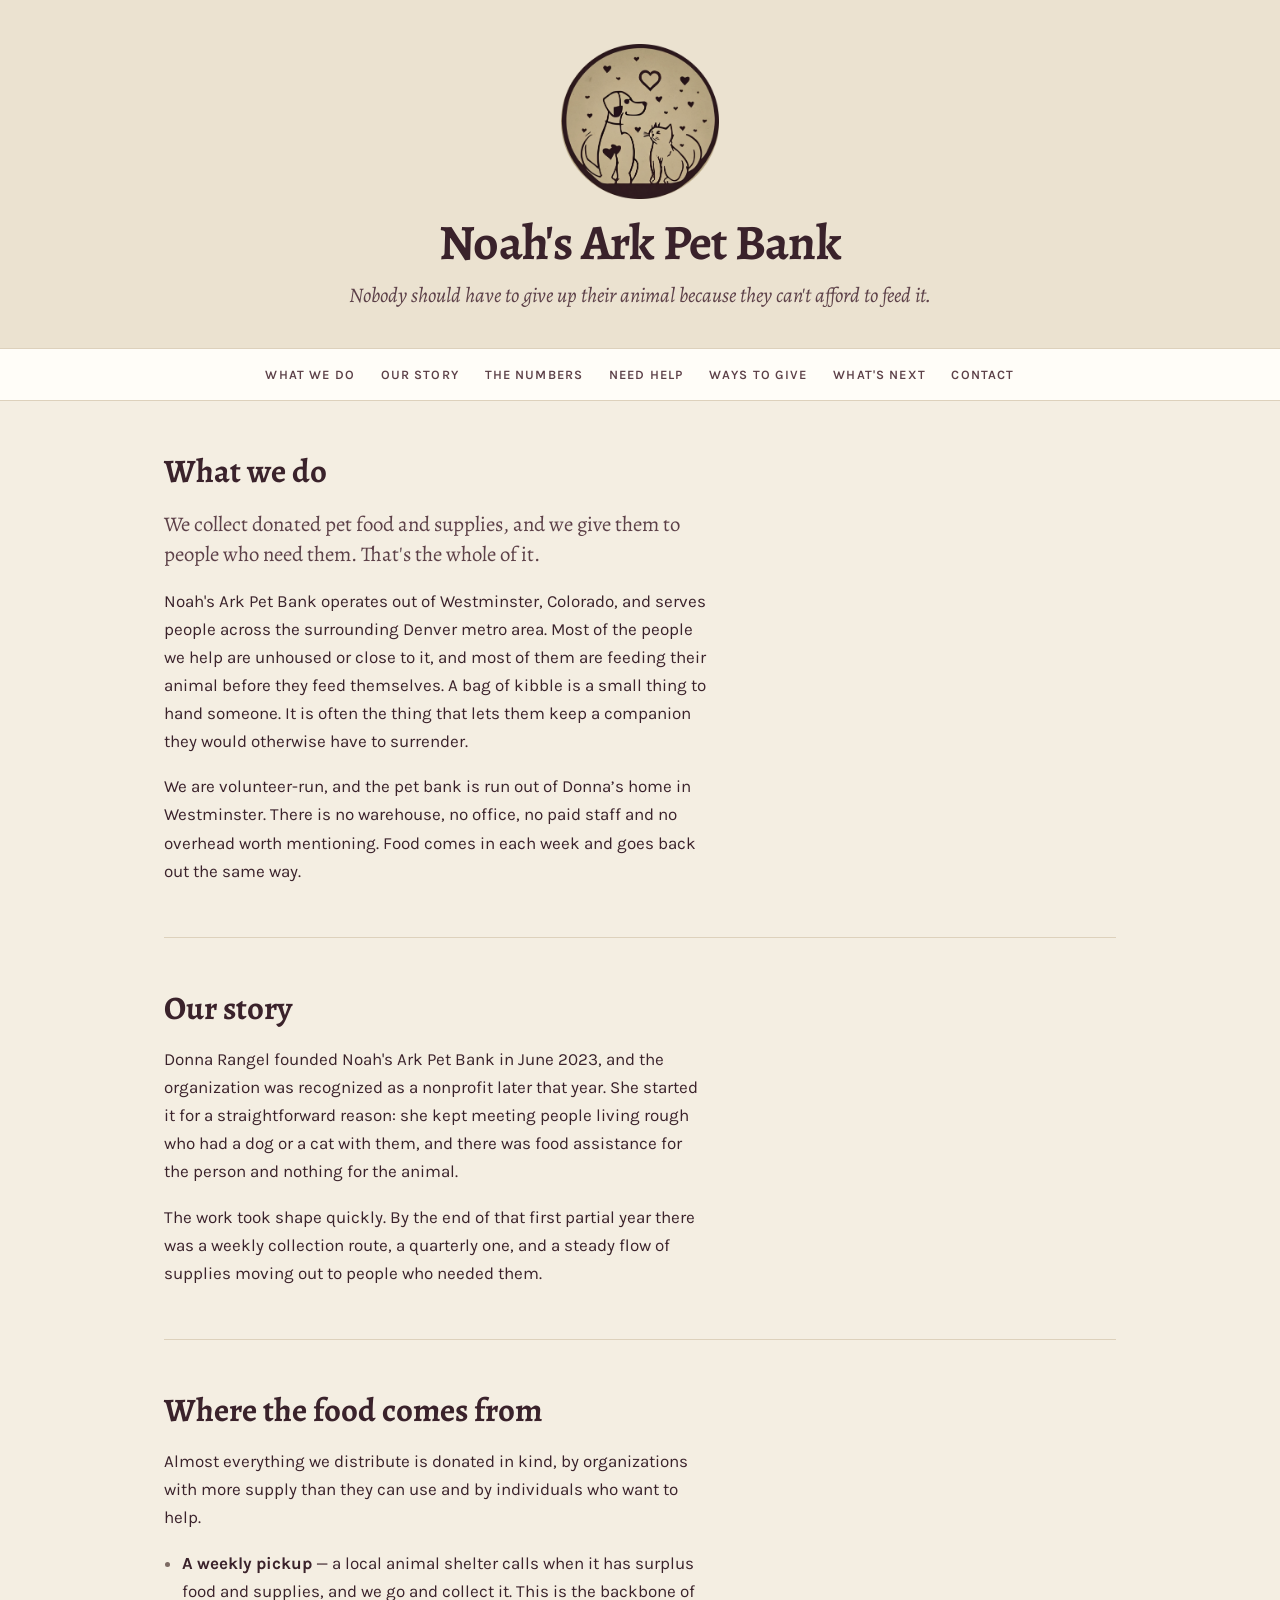
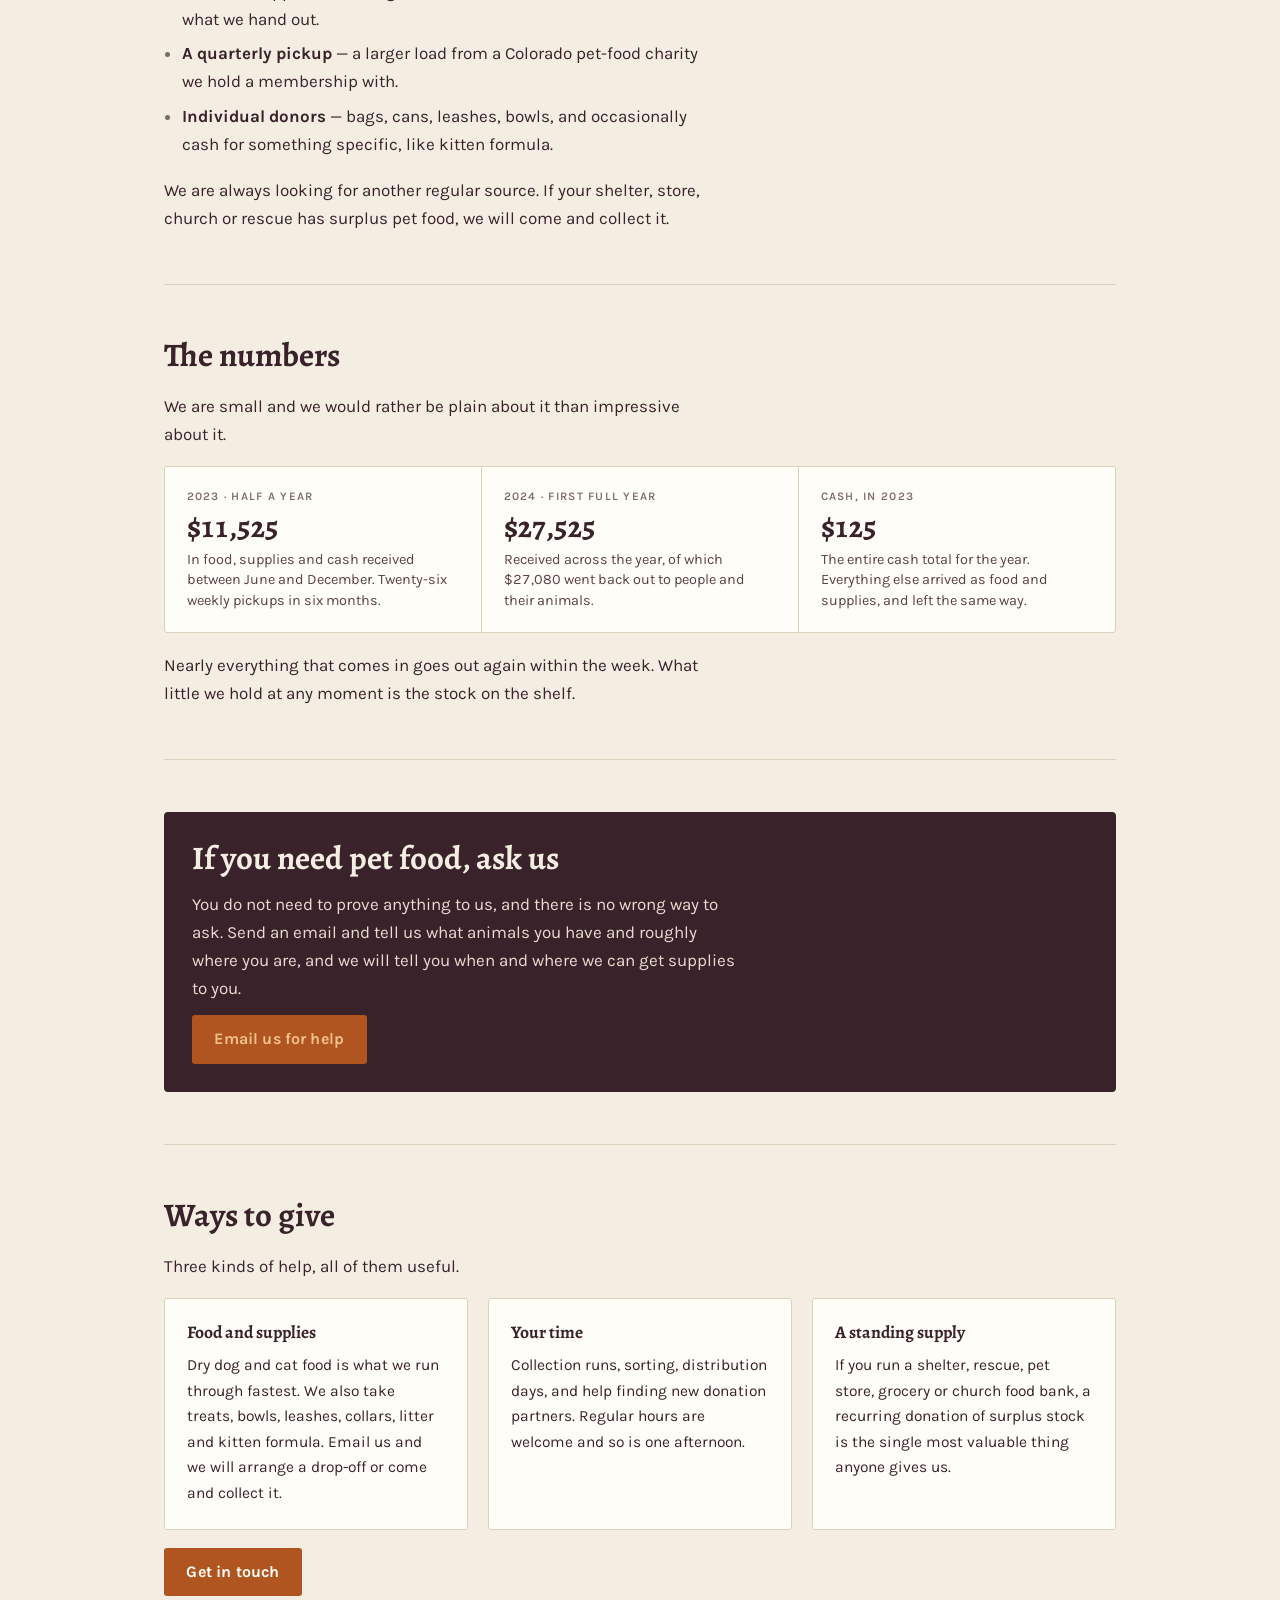
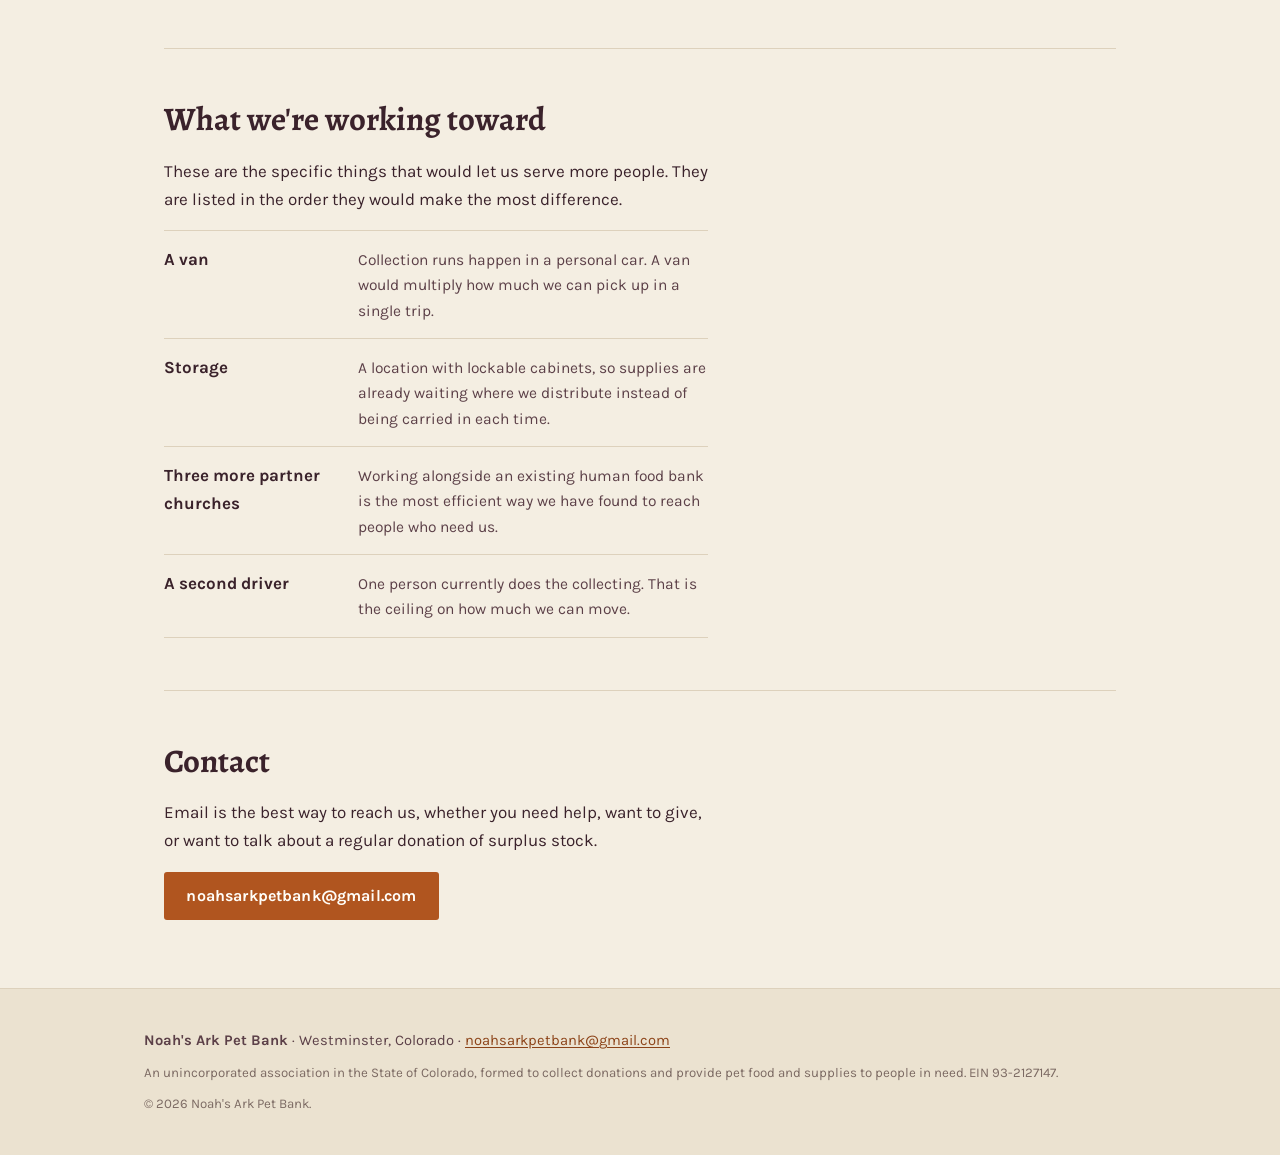
==== index.html @ 36b28ef5 "Remove partner org names from the site; say it runs out of Donnas home Donna confirmed on the 2026-0" ====
<!DOCTYPE html>
<html lang="en">
<head>
  <meta charset="UTF-8">
  <meta name="viewport" content="width=device-width, initial-scale=1.0">
  <title>Noah's Ark Pet Bank — pet food and supplies for people who need them</title>
  <meta name="description" content="Noah's Ark Pet Bank collects donated pet food and supplies and gives them to people in the Denver metro area who are struggling to feed their animals. Based in Westminster, Colorado.">
  <link rel="icon" href="noah-logo.png">
  <link rel="preconnect" href="https://fonts.googleapis.com">
  <link rel="preconnect" href="https://fonts.gstatic.com" crossorigin>
  <link rel="stylesheet" href="https://fonts.googleapis.com/css2?family=Alegreya:ital,wght@0,700;1,400;1,500&family=Karla:wght@400;600;700&display=swap">
  <link rel="stylesheet" href="styles.css">
</head>
<body>

<header class="masthead">
  <img src="noah-logo.png" alt="Noah's Ark Pet Bank: a dog and a cat sitting together inside a circle, surrounded by hearts.">
  <h1>Noah's Ark Pet Bank</h1>
  <p class="tagline">Nobody should have to give up their animal because they can't afford to feed it.</p>
</header>

<nav class="sitenav" aria-label="Sections of this page">
  <ul>
    <li><a href="#about">What we do</a></li>
    <li><a href="#story">Our story</a></li>
    <li><a href="#numbers">The numbers</a></li>
    <li><a href="#help">Need help</a></li>
    <li><a href="#give">Ways to give</a></li>
    <li><a href="#next">What's next</a></li>
    <li><a href="#contact">Contact</a></li>
  </ul>
</nav>

<main>

  <section id="about">
    <h2>What we do</h2>
    <p class="lede">We collect donated pet food and supplies, and we give them to people who need
      them. That's the whole of it.</p>
    <p>Noah's Ark Pet Bank operates out of Westminster, Colorado, and serves people across the
      surrounding Denver metro area. Most of the people we help are unhoused or close to it, and
      most of them are feeding their animal before they feed themselves. A bag of kibble is a small
      thing to hand someone. It is often the thing that lets them keep a companion they would
      otherwise have to surrender.</p>
    <p>We are volunteer-run, and the pet bank is run out of Donna’s home in Westminster. There is no warehouse, no office, no paid staff and no overhead worth mentioning. Food comes in each week and goes back out the same way.</p>
  </section>

  <section id="story">
    <h2>Our story</h2>
    <p>Donna Rangel founded Noah's Ark Pet Bank in June 2023, and the organization was recognized as
      a nonprofit later that year. She started it for a straightforward reason: she kept meeting
      people living rough who had a dog or a cat with them, and there was food assistance for the
      person and nothing for the animal.</p>
    <p>The work took shape quickly. By the end of that first partial year there was a weekly
      collection route, a quarterly one, and a steady flow of supplies moving out to people who
      needed them.</p>
  </section>

  <section id="sources">
    <h2>Where the food comes from</h2>
    <p>Almost everything we distribute is donated in kind, by organizations with more supply than
      they can use and by individuals who want to help.</p>
    <ul>
      <li><strong>A weekly pickup</strong> — a local animal shelter calls when it has surplus food and supplies, and we go and collect it. This is the backbone of what we hand out.</li>
      <li><strong>A quarterly pickup</strong> — a larger load from a Colorado pet-food charity we hold a membership with.</li>
      <li><strong>Individual donors</strong> — bags, cans, leashes, bowls, and occasionally cash for
        something specific, like kitten formula.</li>
    </ul>
    <p>We are always looking for another regular source. If your shelter, store, church or rescue
      has surplus pet food, we will come and collect it.</p>
  </section>

  <section id="numbers">
    <h2>The numbers</h2>
    <p>We are small and we would rather be plain about it than impressive about it.</p>
    <dl class="years">
      <div>
        <dt>2023 &middot; half a year</dt>
        <dd>$11,525<span class="qual">In food, supplies and cash received between June and
          December. Twenty-six weekly pickups in six months.</span></dd>
      </div>
      <div>
        <dt>2024 &middot; first full year</dt>
        <dd>$27,525<span class="qual">Received across the year, of which $27,080 went back out to
          people and their animals.</span></dd>
      </div>
      <div>
        <dt>Cash, in 2023</dt>
        <dd>$125<span class="qual">The entire cash total for the year. Everything else arrived as
          food and supplies, and left the same way.</span></dd>
      </div>
    </dl>
    <p>Nearly everything that comes in goes out again within the week. What little we hold at any
      moment is the stock on the shelf.</p>
  </section>

  <section id="help">
    <div class="callout">
      <h2>If you need pet food, ask us</h2>
      <p>You do not need to prove anything to us, and there is no wrong way to ask. Send an email
        and tell us what animals you have and roughly where you are, and we will tell you when and
        where we can get supplies to you.</p>
      <p><a class="btn" href="mailto:noahsarkpetbank@gmail.com?subject=Requesting%20pet%20food">Email us for help</a></p>
    </div>
  </section>

  <section id="give">
    <h2>Ways to give</h2>
    <p>Three kinds of help, all of them useful.</p>
    <ul class="ways">
      <li>
        <article>
          <h3>Food and supplies</h3>
          <p>Dry dog and cat food is what we run through fastest. We also take treats, bowls,
            leashes, collars, litter and kitten formula. Email us and we will arrange a drop-off or
            come and collect it.</p>
        </article>
      </li>
      <li>
        <article>
          <h3>Your time</h3>
          <p>Collection runs, sorting, distribution days, and help finding new donation partners.
            Regular hours are welcome and so is one afternoon.</p>
        </article>
      </li>
      <li>
        <article>
          <h3>A standing supply</h3>
          <p>If you run a shelter, rescue, pet store, grocery or church food bank, a recurring
            donation of surplus stock is the single most valuable thing anyone gives us.</p>
        </article>
      </li>
    </ul>
    <p><a class="btn" href="mailto:noahsarkpetbank@gmail.com?subject=I%20would%20like%20to%20help">Get in touch</a></p>
  </section>

  <section id="next">
    <h2>What we're working toward</h2>
    <p>These are the specific things that would let us serve more people. They are listed in the
      order they would make the most difference.</p>
    <ul class="needs">
      <li>
        <span class="what">A van</span>
        <span class="why">Collection runs happen in a personal car. A van would multiply how much we
          can pick up in a single trip.</span>
      </li>
      <li>
        <span class="what">Storage</span>
        <span class="why">A location with lockable cabinets, so supplies are already waiting where
          we distribute instead of being carried in each time.</span>
      </li>
      <li>
        <span class="what">Three more partner churches</span>
        <span class="why">Working alongside an existing human food bank is the most efficient way we
          have found to reach people who need us.</span>
      </li>
      <li>
        <span class="what">A second driver</span>
        <span class="why">One person currently does the collecting. That is the ceiling on how much
          we can move.</span>
      </li>
    </ul>
  </section>

  <section id="contact">
    <h2>Contact</h2>
    <p>Email is the best way to reach us, whether you need help, want to give, or want to talk about
      a regular donation of surplus stock.</p>
    <p><a class="btn" href="mailto:noahsarkpetbank@gmail.com">noahsarkpetbank@gmail.com</a></p>
  </section>

</main>

<footer class="sitefooter">
  <div class="inner">
    <p><strong>Noah's Ark Pet Bank</strong> &middot; Westminster, Colorado &middot;
      <a href="mailto:noahsarkpetbank@gmail.com">noahsarkpetbank@gmail.com</a></p>
    <p class="fine">An unincorporated association in the State of Colorado, formed to collect
      donations and provide pet food and supplies to people in need. EIN 93-2127147.</p>
    <p class="fine">&copy; <span id="year">2026</span> Noah's Ark Pet Bank.</p>
  </div>
</footer>

<script>
  document.getElementById('year').textContent = new Date().getFullYear();
</script>

</body>
</html>
---- styles.css ----
/* Noah's Ark Pet Bank
   Palette and type take their cue from Donna's hand-drawn logo:
   aubergine ink on warm bone paper, with a marigold used only for actions. */

:root {
  color-scheme: light;

  --ink:        #3A222B;
  --ink-soft:   #5C4048;
  --muted:      #7C6A63;
  --paper:      #F4EEE2;
  --paper-deep: #EBE2D0;
  --surface:    #FFFDF8;
  --rule:       #DDD1BC;
  --marigold:   #B0551F;
  --marigold-d: #8C4318;

  --display: "Alegreya", Georgia, "Times New Roman", serif;
  --body: "Karla", -apple-system, BlinkMacSystemFont, "Segoe UI", Helvetica, Arial, sans-serif;

  --measure: 34rem;
  --page: 62rem;
}

*, *::before, *::after { box-sizing: border-box; }

body {
  margin: 0;
  background: var(--paper);
  color: var(--ink);
  font-family: var(--body);
  font-size: 1.0625rem;
  line-height: 1.65;
  -webkit-font-smoothing: antialiased;
}

img { max-width: 100%; height: auto; display: block; }

a { color: var(--marigold-d); text-underline-offset: 2px; text-decoration-thickness: 1px; }
a:hover { color: var(--ink); }
a:focus-visible, .btn:focus-visible {
  outline: 3px solid var(--marigold);
  outline-offset: 3px;
  border-radius: 2px;
}

h1, h2, h3 { font-family: var(--display); font-weight: 700; text-wrap: balance; margin: 0; }
p, ul, ol { margin: 0; }

/* ---------- masthead ---------- */

.masthead {
  background: var(--paper-deep);
  border-bottom: 1px solid var(--rule);
  text-align: center;
  padding: 2.75rem 1.25rem 2.25rem;
}
.masthead img {
  width: 158px;
  margin: 0 auto 1.1rem;
  mix-blend-mode: multiply;
}
.masthead h1 {
  font-size: clamp(2.1rem, 6vw, 3.1rem);
  line-height: 1.05;
  letter-spacing: -0.015em;
}
.masthead .tagline {
  font-family: var(--display);
  font-style: italic;
  font-size: clamp(1.05rem, 2.6vw, 1.3rem);
  color: var(--ink-soft);
  margin-top: 0.55rem;
}

/* ---------- navigation ---------- */

.sitenav {
  position: sticky;
  top: 0;
  z-index: 20;
  background: var(--surface);
  border-bottom: 1px solid var(--rule);
}
.sitenav ul {
  list-style: none;
  margin: 0 auto;
  padding: 0.6rem 1rem;
  max-width: var(--page);
  display: flex;
  flex-wrap: wrap;
  justify-content: center;
  gap: 0.25rem 1.6rem;
}
.sitenav a {
  font-size: 0.8rem;
  letter-spacing: 0.09em;
  text-transform: uppercase;
  font-weight: 600;
  color: var(--ink-soft);
  text-decoration: none;
  padding: 0.35rem 0;
  display: inline-block;
}
.sitenav a:hover { color: var(--marigold-d); }

/* ---------- page rhythm ---------- */

main {
  max-width: var(--page);
  margin: 0 auto;
  padding: 0 1.25rem;
}

section {
  padding: 3.25rem 0;
  border-bottom: 1px solid var(--rule);
}
section:last-of-type { border-bottom: none; }

section > * + * { margin-top: 1.1rem; }

h2 {
  font-size: clamp(1.55rem, 4vw, 2.05rem);
  line-height: 1.15;
}
h3 {
  font-size: 1.15rem;
  line-height: 1.25;
}

section p, section ul, section ol { max-width: var(--measure); }
section ul, section ol { padding-left: 1.15rem; }
section li + li { margin-top: 0.4rem; }
li::marker { color: var(--muted); }

.lede {
  font-family: var(--display);
  font-size: 1.3rem;
  line-height: 1.45;
  color: var(--ink-soft);
}

/* ---------- action ---------- */

.btn {
  display: inline-block;
  background: var(--marigold);
  color: #FFFDF8;
  font-weight: 700;
  font-size: 1rem;
  letter-spacing: 0.01em;
  text-decoration: none;
  padding: 0.7rem 1.4rem;
  border-radius: 3px;
}
.btn:hover { background: var(--marigold-d); color: #FFFDF8; }

/* ---------- the numbers ---------- */

.years {
  display: grid;
  grid-template-columns: repeat(auto-fit, minmax(13rem, 1fr));
  gap: 1px;
  background: var(--rule);
  border: 1px solid var(--rule);
  border-radius: 3px;
  overflow: hidden;
  max-width: none;
}
.years > div { background: var(--surface); padding: 1.25rem 1.35rem; }
.years dt {
  font-size: 0.72rem;
  letter-spacing: 0.11em;
  text-transform: uppercase;
  color: var(--muted);
  font-weight: 600;
}
.years dd {
  margin: 0.3rem 0 0;
  font-family: var(--display);
  font-size: 1.9rem;
  font-weight: 700;
  line-height: 1.1;
  font-variant-numeric: tabular-nums;
}
.years .qual {
  display: block;
  font-family: var(--body);
  font-size: 0.9rem;
  font-weight: 400;
  color: var(--ink-soft);
  line-height: 1.45;
  margin-top: 0.35rem;
}

/* ---------- ways to help ---------- */

.ways {
  display: grid;
  grid-template-columns: repeat(auto-fit, minmax(15rem, 1fr));
  gap: 1.25rem;
  max-width: none;
  padding: 0;
  list-style: none;
}
.ways li { margin: 0; }
.ways article {
  height: 100%;
  background: var(--surface);
  border: 1px solid var(--rule);
  border-radius: 3px;
  padding: 1.4rem;
  display: flex;
  flex-direction: column;
  gap: 0.6rem;
}
.ways h3 { font-size: 1.1rem; }
.ways p { font-size: 0.97rem; max-width: none; }

/* ---------- needs list ---------- */

.needs { list-style: none; padding: 0; max-width: var(--measure); }
.needs li {
  padding: 0.85rem 0;
  border-top: 1px solid var(--rule);
  display: grid;
  grid-template-columns: 11rem 1fr;
  gap: 0.35rem 1.1rem;
  align-items: baseline;
}
.needs li + li { margin-top: 0; }
.needs li:last-child { border-bottom: 1px solid var(--rule); }
.needs .what { font-weight: 700; }
.needs .why { color: var(--ink-soft); font-size: 0.97rem; }

/* ---------- pull quote / call-out ---------- */

.callout {
  background: var(--ink);
  color: var(--paper);
  border-radius: 4px;
  padding: 1.75rem;
  max-width: none;
}
.callout h2, .callout h3 { color: var(--paper); }
.callout p { color: #E8DDD0; max-width: var(--measure); }
.callout a { color: #F0C08A; }
.callout a:hover { color: #FFFDF8; }
.callout > * + * { margin-top: 0.8rem; }

/* ---------- footer ---------- */

.sitefooter {
  background: var(--paper-deep);
  border-top: 1px solid var(--rule);
  margin-top: 1rem;
  padding: 2.5rem 1.25rem;
}
.sitefooter .inner {
  max-width: var(--page);
  margin: 0 auto;
  display: flex;
  flex-direction: column;
  gap: 0.55rem;
  font-size: 0.92rem;
  color: var(--ink-soft);
}
.sitefooter .fine { font-size: 0.83rem; color: var(--muted); }

/* ---------- small screens ---------- */

@media (max-width: 40rem) {
  .needs li { grid-template-columns: 1fr; }
  body { font-size: 1rem; }
  section { padding: 2.5rem 0; }
  .masthead { padding: 2rem 1rem 1.75rem; }
  .masthead img { width: 128px; }
}

@media (prefers-reduced-motion: no-preference) {
  a, .btn { transition: background-color .15s ease, color .15s ease; }
}
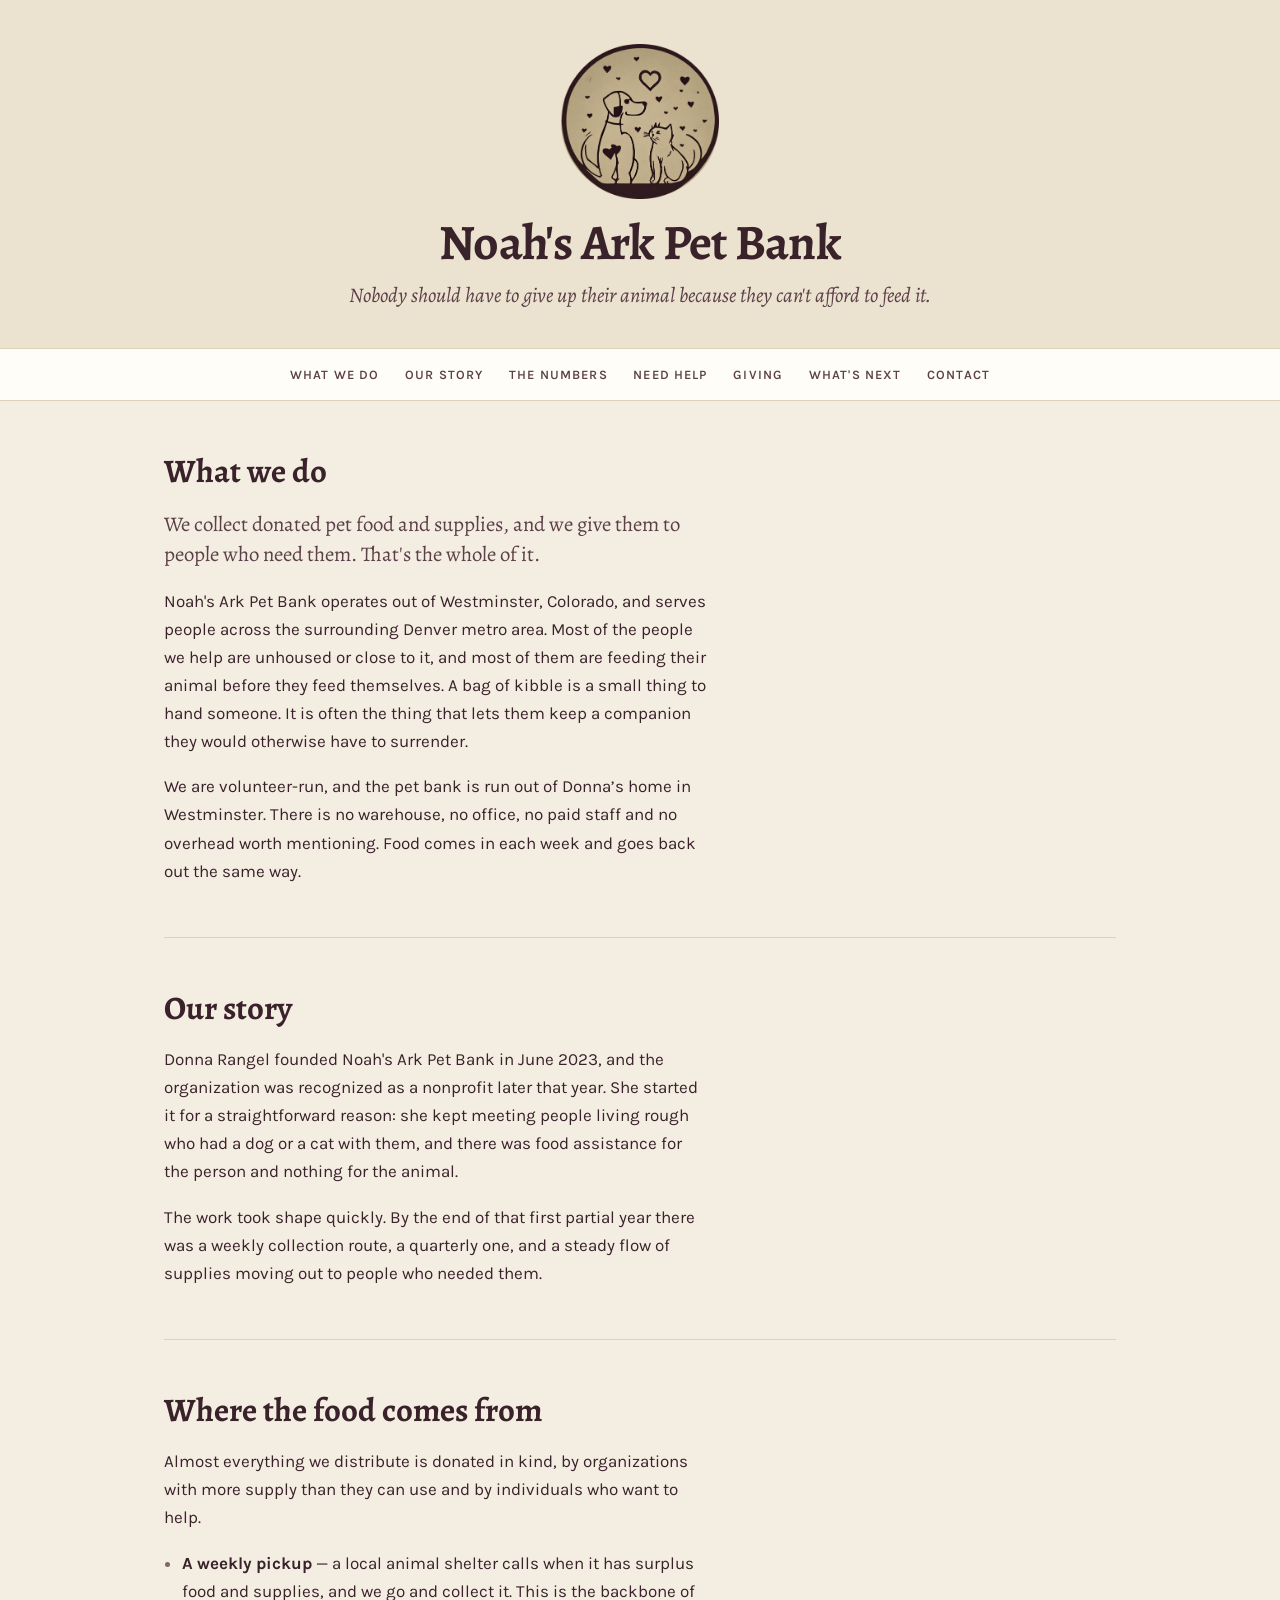
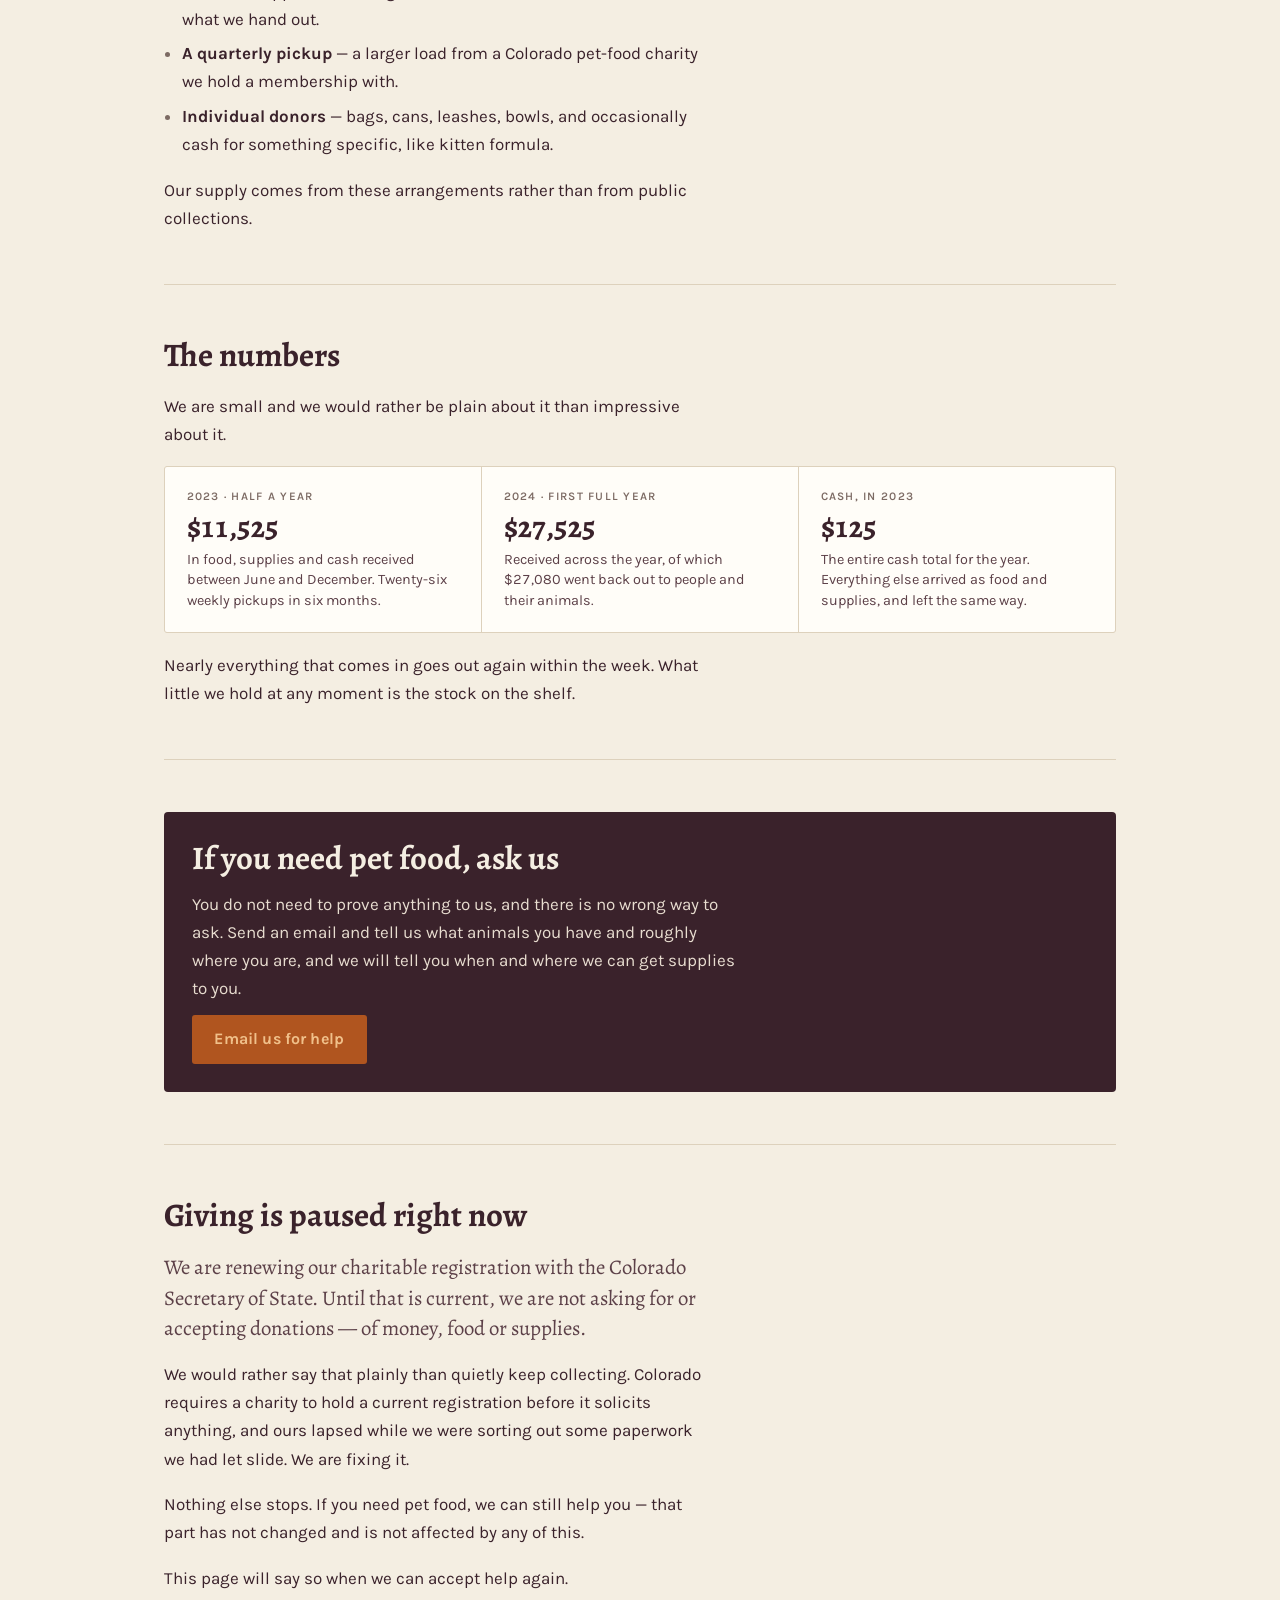
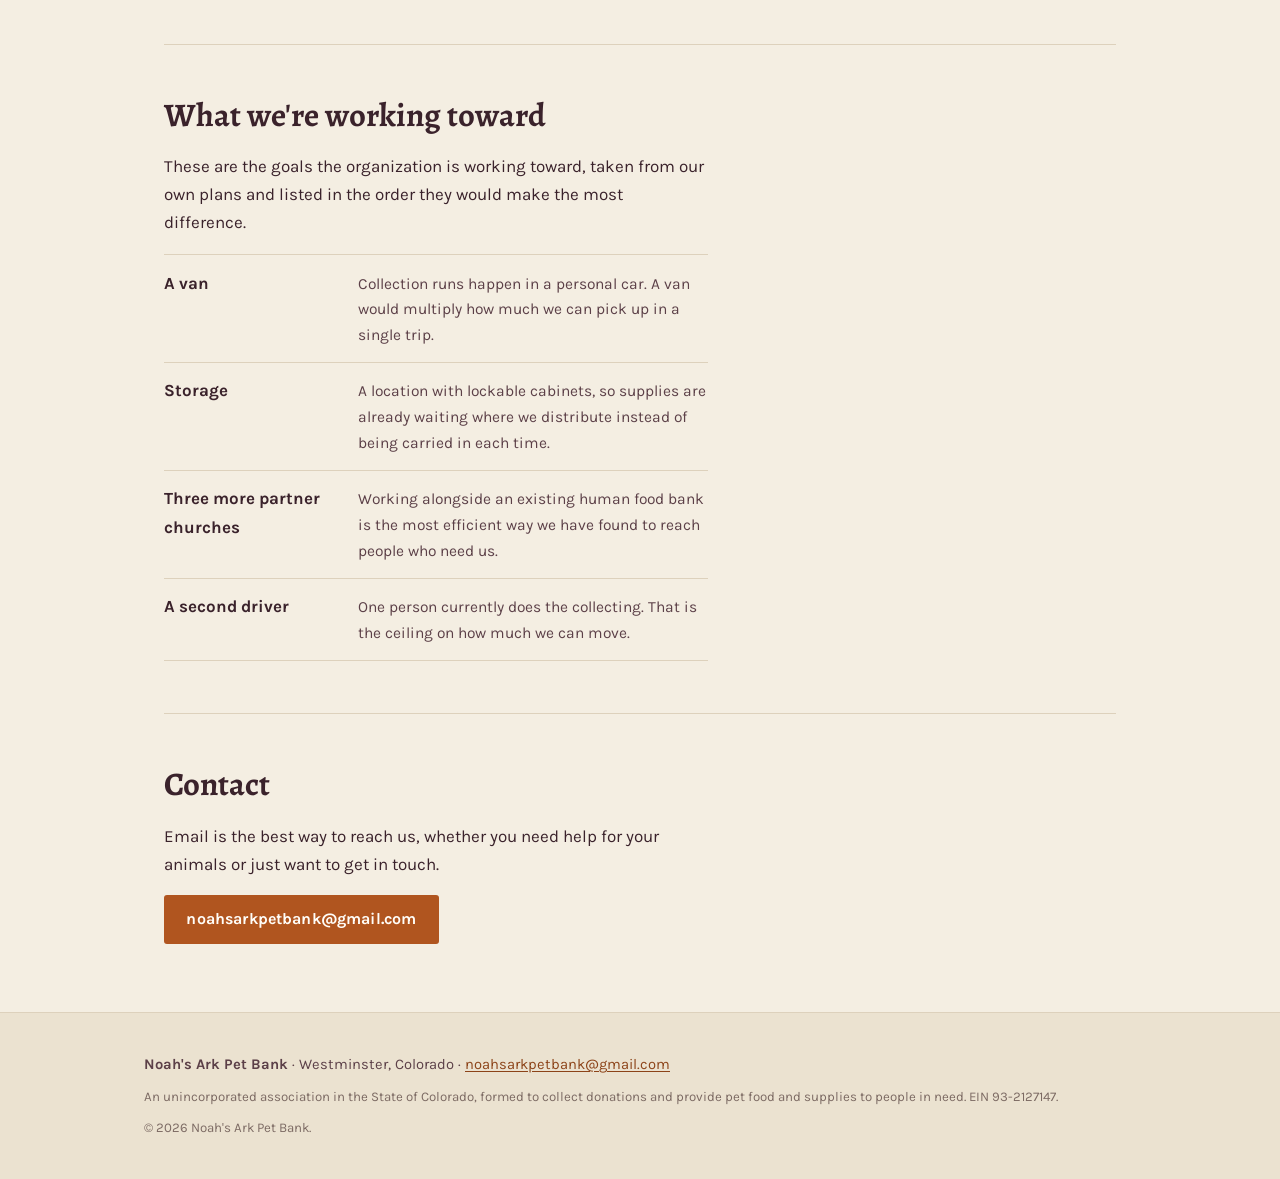
==== commit c91ce9a4: "Stop soliciting while the Colorado registration is lapsed Colo. Rev. Stat. 6-16-111(1)(a) makes it c" ====
--- a/index.html
+++ b/index.html
@@ -25,7 +25,7 @@
     <li><a href="#story">Our story</a></li>
     <li><a href="#numbers">The numbers</a></li>
     <li><a href="#help">Need help</a></li>
-    <li><a href="#give">Ways to give</a></li>
+    <li><a href="#give">Giving</a></li>
     <li><a href="#next">What's next</a></li>
     <li><a href="#contact">Contact</a></li>
   </ul>
@@ -66,8 +66,7 @@
       <li><strong>Individual donors</strong> — bags, cans, leashes, bowls, and occasionally cash for
         something specific, like kitten formula.</li>
     </ul>
-    <p>We are always looking for another regular source. If your shelter, store, church or rescue
-      has surplus pet food, we will come and collect it.</p>
+    <p>Our supply comes from these arrangements rather than from public collections.</p>
   </section>
 
   <section id="numbers">
@@ -105,39 +104,22 @@
   </section>
 
   <section id="give">
-    <h2>Ways to give</h2>
-    <p>Three kinds of help, all of them useful.</p>
-    <ul class="ways">
-      <li>
-        <article>
-          <h3>Food and supplies</h3>
-          <p>Dry dog and cat food is what we run through fastest. We also take treats, bowls,
-            leashes, collars, litter and kitten formula. Email us and we will arrange a drop-off or
-            come and collect it.</p>
-        </article>
-      </li>
-      <li>
-        <article>
-          <h3>Your time</h3>
-          <p>Collection runs, sorting, distribution days, and help finding new donation partners.
-            Regular hours are welcome and so is one afternoon.</p>
-        </article>
-      </li>
-      <li>
-        <article>
-          <h3>A standing supply</h3>
-          <p>If you run a shelter, rescue, pet store, grocery or church food bank, a recurring
-            donation of surplus stock is the single most valuable thing anyone gives us.</p>
-        </article>
-      </li>
-    </ul>
-    <p><a class="btn" href="mailto:noahsarkpetbank@gmail.com?subject=I%20would%20like%20to%20help">Get in touch</a></p>
+    <h2>Giving is paused right now</h2>
+    <p class="lede">We are renewing our charitable registration with the Colorado Secretary of
+      State. Until that is current, we are not asking for or accepting donations &mdash; of money,
+      food or supplies.</p>
+    <p>We would rather say that plainly than quietly keep collecting. Colorado requires a charity to
+      hold a current registration before it solicits anything, and ours lapsed while we were sorting
+      out some paperwork we had let slide. We are fixing it.</p>
+    <p>Nothing else stops. If you need pet food, we can still help you &mdash; that part has not
+      changed and is not affected by any of this.</p>
+    <p>This page will say so when we can accept help again.</p>
   </section>
 
   <section id="next">
     <h2>What we're working toward</h2>
-    <p>These are the specific things that would let us serve more people. They are listed in the
-      order they would make the most difference.</p>
+    <p>These are the goals the organization is working toward, taken from our own plans and listed
+      in the order they would make the most difference.</p>
     <ul class="needs">
       <li>
         <span class="what">A van</span>
@@ -164,8 +146,7 @@
 
   <section id="contact">
     <h2>Contact</h2>
-    <p>Email is the best way to reach us, whether you need help, want to give, or want to talk about
-      a regular donation of surplus stock.</p>
+    <p>Email is the best way to reach us, whether you need help for your animals or just want to get in touch.</p>
     <p><a class="btn" href="mailto:noahsarkpetbank@gmail.com">noahsarkpetbank@gmail.com</a></p>
   </section>
 
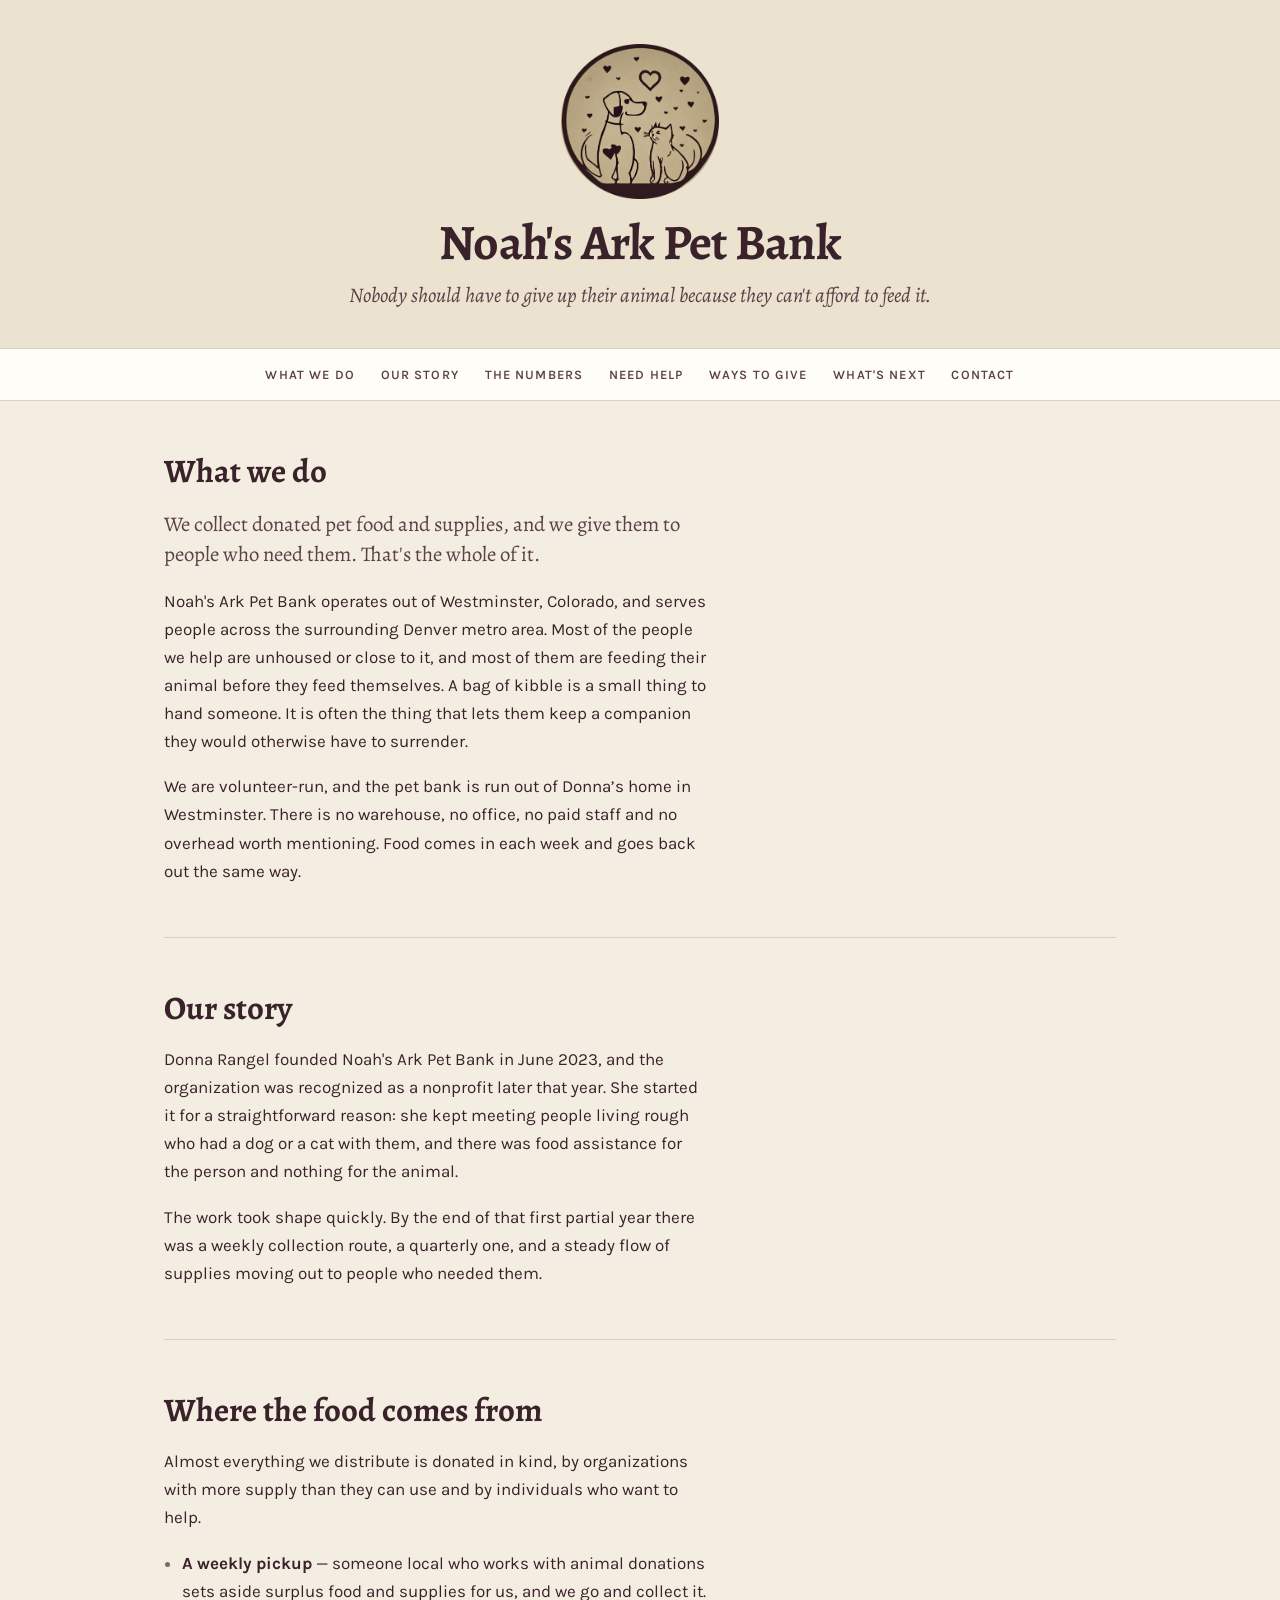
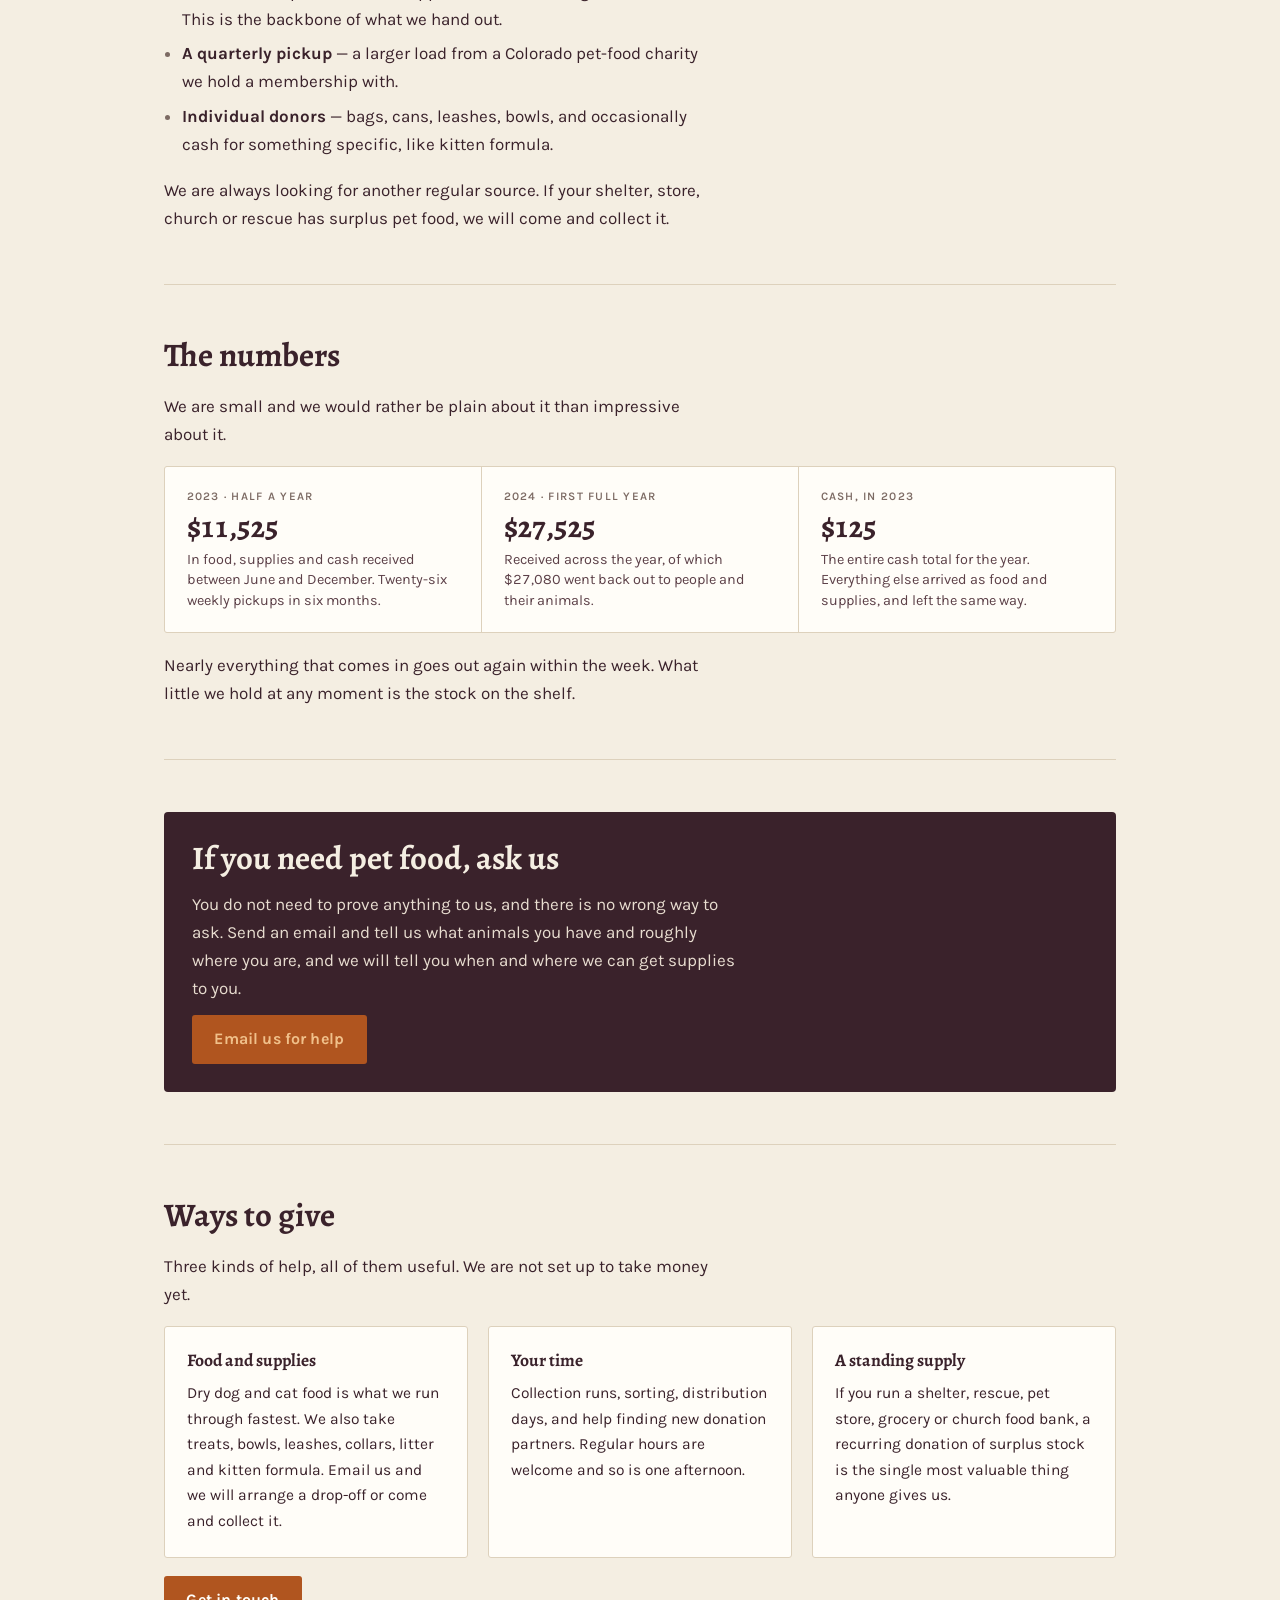
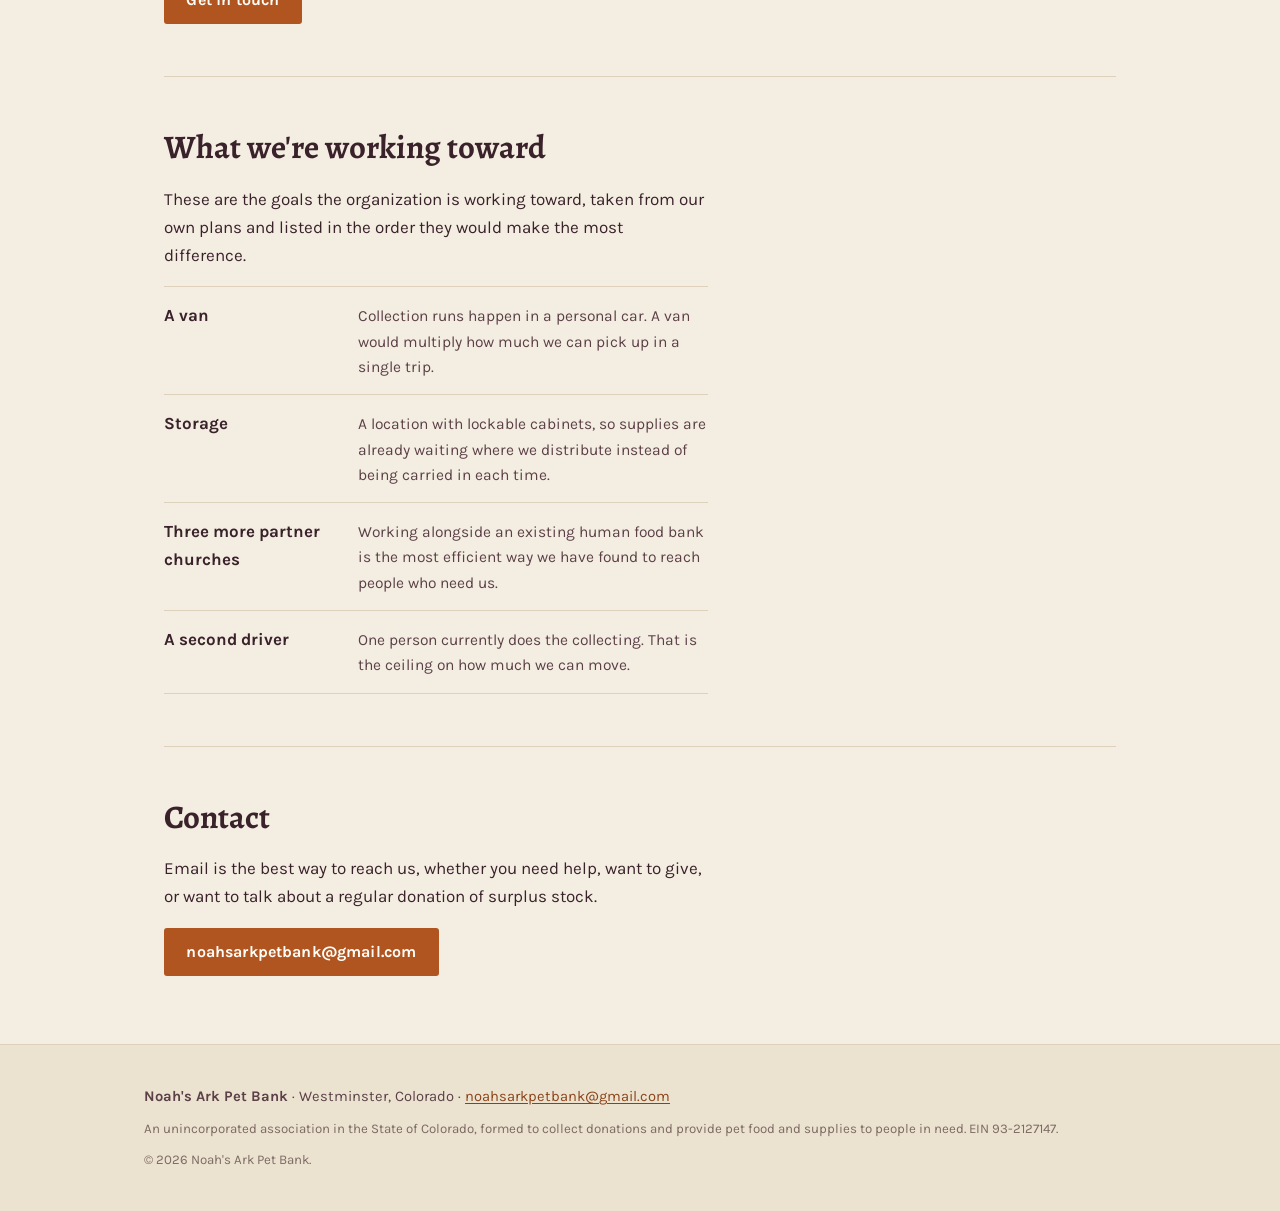
==== commit 3505d367: "Restore Ways to give now that the Colorado registration is current; correct the weekly-source wordin" ====
--- a/index.html
+++ b/index.html
@@ -25,7 +25,7 @@
     <li><a href="#story">Our story</a></li>
     <li><a href="#numbers">The numbers</a></li>
     <li><a href="#help">Need help</a></li>
-    <li><a href="#give">Giving</a></li>
+    <li><a href="#give">Ways to give</a></li>
     <li><a href="#next">What's next</a></li>
     <li><a href="#contact">Contact</a></li>
   </ul>
@@ -61,12 +61,13 @@
     <p>Almost everything we distribute is donated in kind, by organizations with more supply than
       they can use and by individuals who want to help.</p>
     <ul>
-      <li><strong>A weekly pickup</strong> — a local animal shelter calls when it has surplus food and supplies, and we go and collect it. This is the backbone of what we hand out.</li>
+      <li><strong>A weekly pickup</strong> — someone local who works with animal donations sets aside surplus food and supplies for us, and we go and collect it. This is the backbone of what we hand out.</li>
       <li><strong>A quarterly pickup</strong> — a larger load from a Colorado pet-food charity we hold a membership with.</li>
       <li><strong>Individual donors</strong> — bags, cans, leashes, bowls, and occasionally cash for
         something specific, like kitten formula.</li>
     </ul>
-    <p>Our supply comes from these arrangements rather than from public collections.</p>
+    <p>We are always looking for another regular source. If your shelter, store, church or rescue
+      has surplus pet food, we will come and collect it.</p>
   </section>
 
   <section id="numbers">
@@ -104,16 +105,33 @@
   </section>
 
   <section id="give">
-    <h2>Giving is paused right now</h2>
-    <p class="lede">We are renewing our charitable registration with the Colorado Secretary of
-      State. Until that is current, we are not asking for or accepting donations &mdash; of money,
-      food or supplies.</p>
-    <p>We would rather say that plainly than quietly keep collecting. Colorado requires a charity to
-      hold a current registration before it solicits anything, and ours lapsed while we were sorting
-      out some paperwork we had let slide. We are fixing it.</p>
-    <p>Nothing else stops. If you need pet food, we can still help you &mdash; that part has not
-      changed and is not affected by any of this.</p>
-    <p>This page will say so when we can accept help again.</p>
+    <h2>Ways to give</h2>
+    <p>Three kinds of help, all of them useful. We are not set up to take money yet.</p>
+    <ul class="ways">
+      <li>
+        <article>
+          <h3>Food and supplies</h3>
+          <p>Dry dog and cat food is what we run through fastest. We also take treats, bowls,
+            leashes, collars, litter and kitten formula. Email us and we will arrange a drop-off or
+            come and collect it.</p>
+        </article>
+      </li>
+      <li>
+        <article>
+          <h3>Your time</h3>
+          <p>Collection runs, sorting, distribution days, and help finding new donation partners.
+            Regular hours are welcome and so is one afternoon.</p>
+        </article>
+      </li>
+      <li>
+        <article>
+          <h3>A standing supply</h3>
+          <p>If you run a shelter, rescue, pet store, grocery or church food bank, a recurring
+            donation of surplus stock is the single most valuable thing anyone gives us.</p>
+        </article>
+      </li>
+    </ul>
+    <p><a class="btn" href="mailto:noahsarkpetbank@gmail.com?subject=I%20would%20like%20to%20help">Get in touch</a></p>
   </section>
 
   <section id="next">
@@ -146,7 +164,8 @@
 
   <section id="contact">
     <h2>Contact</h2>
-    <p>Email is the best way to reach us, whether you need help for your animals or just want to get in touch.</p>
+    <p>Email is the best way to reach us, whether you need help, want to give, or want to talk about
+      a regular donation of surplus stock.</p>
     <p><a class="btn" href="mailto:noahsarkpetbank@gmail.com">noahsarkpetbank@gmail.com</a></p>
   </section>
 
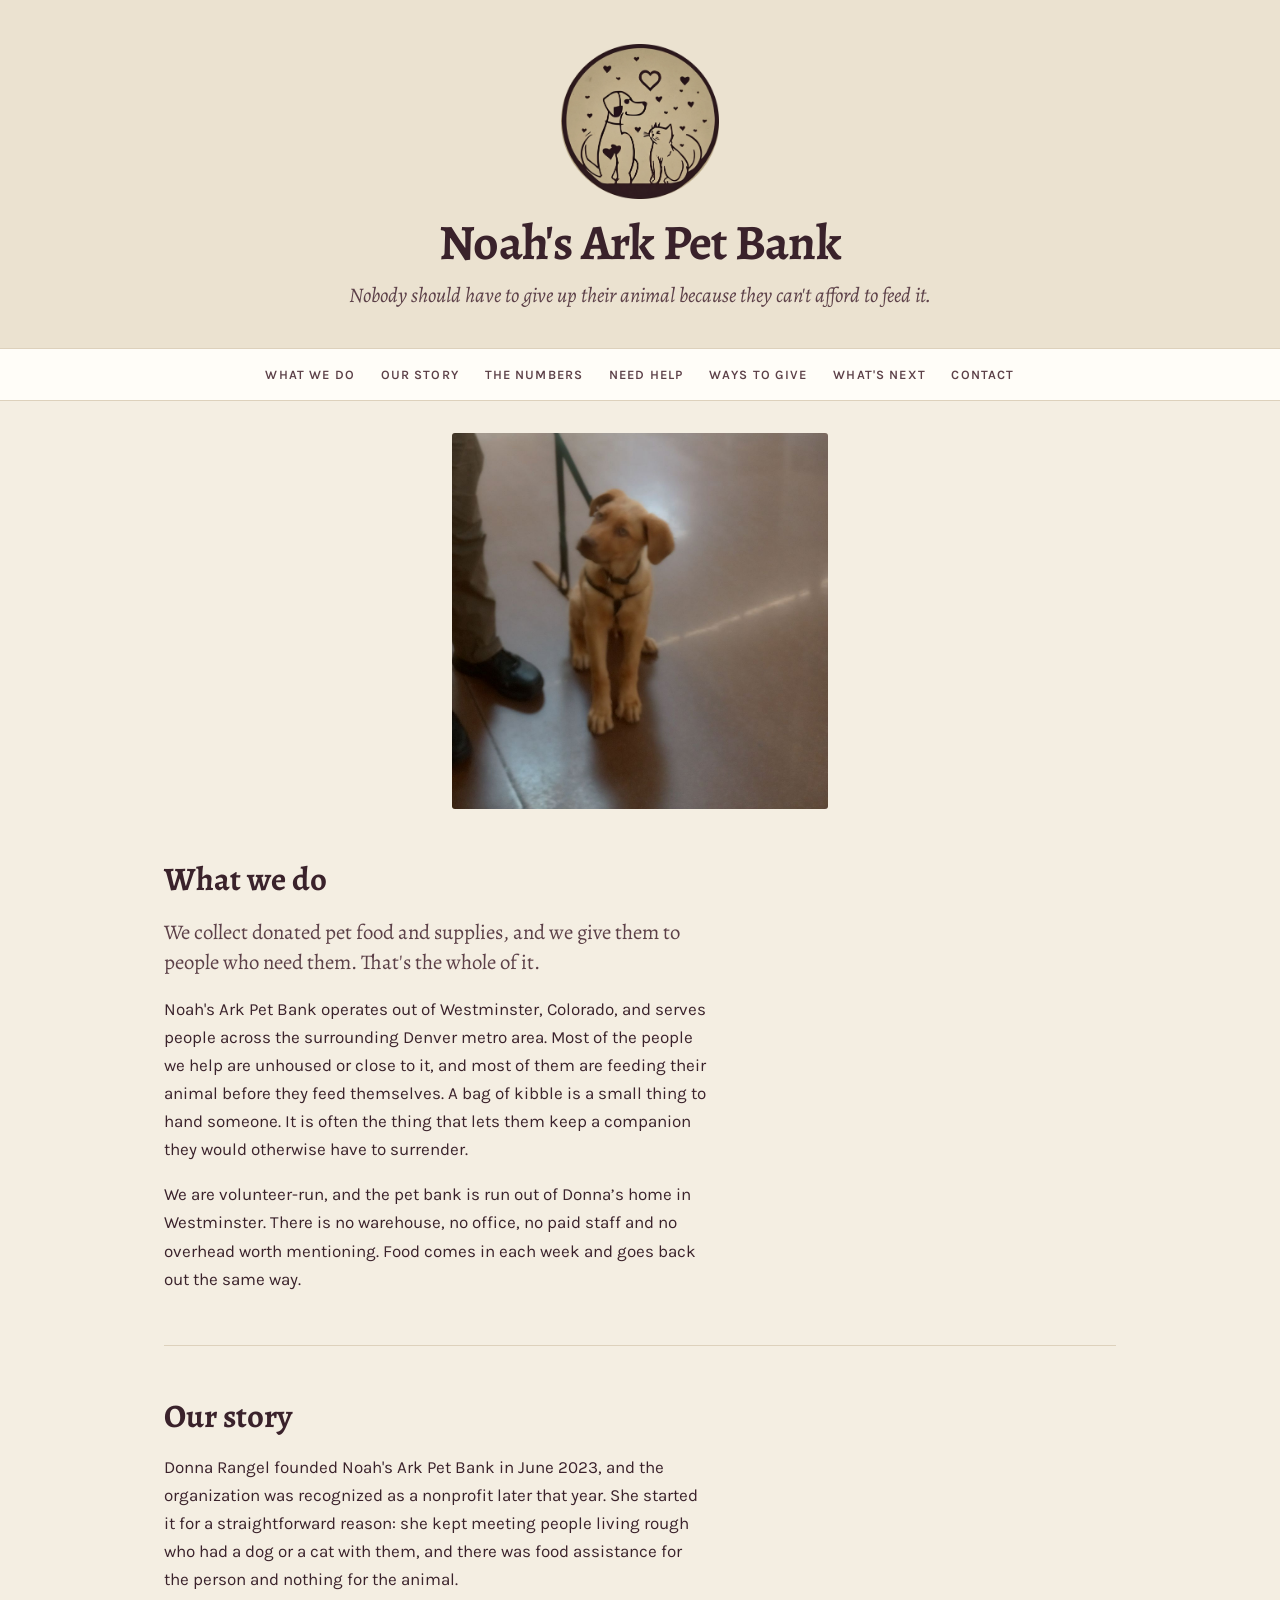
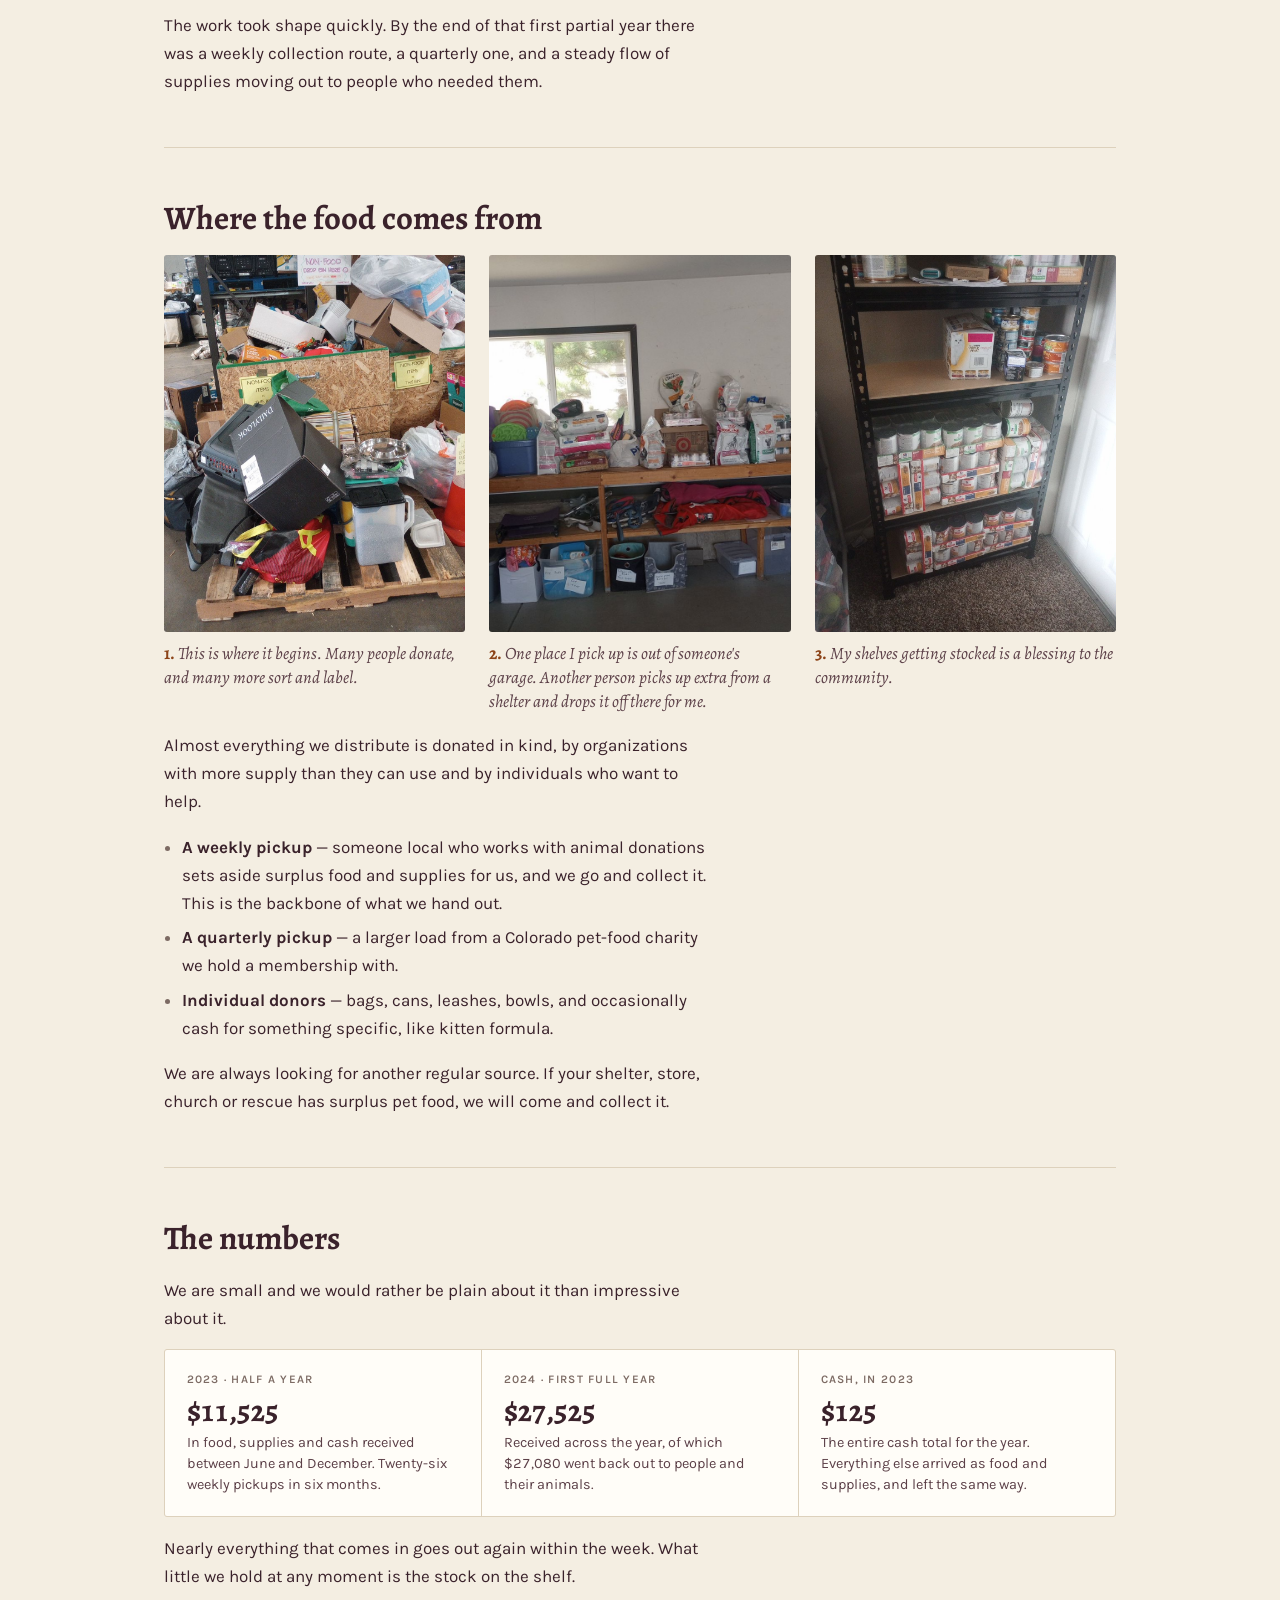
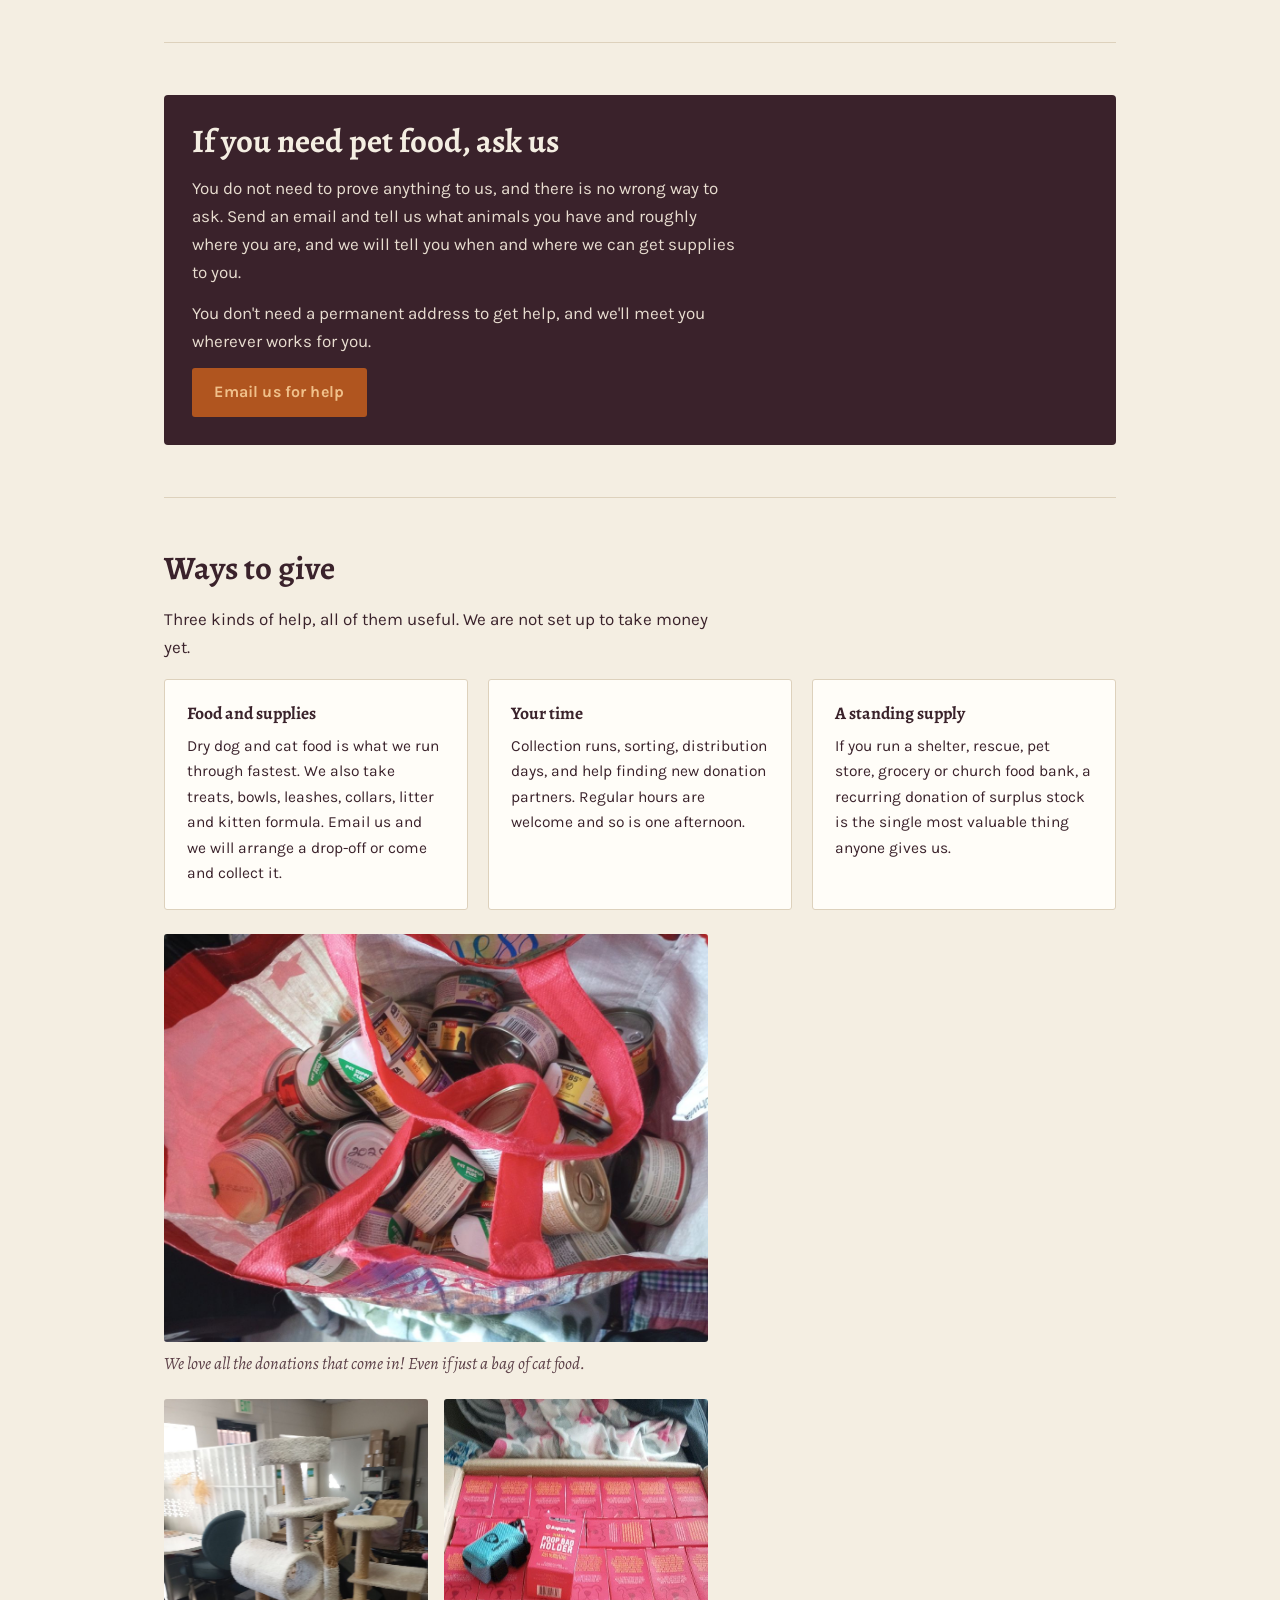
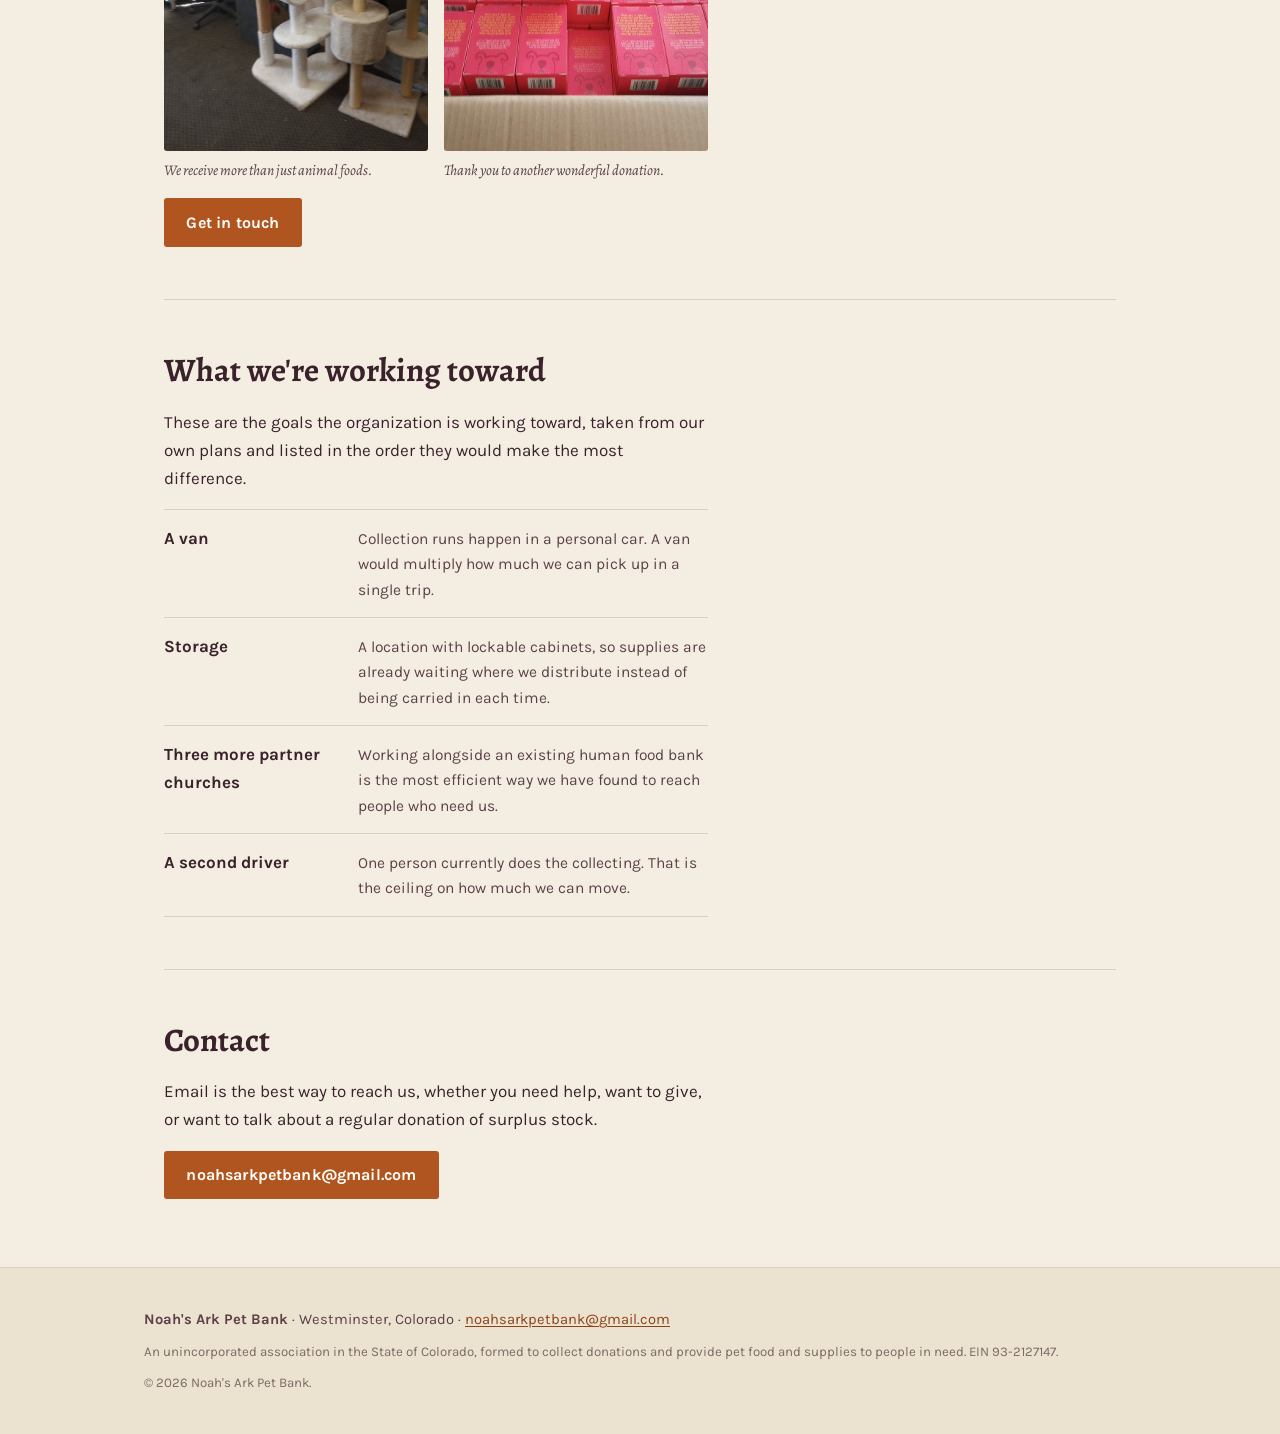
==== commit 55b48072: "Live site: the founder photographs and captions, and one line on help without a permanent address Co" ====
--- a/index.html
+++ b/index.html
@@ -31,6 +31,10 @@
   </ul>
 </nav>
 
+<figure class="hero">
+  <img src="photos/puppy.jpg" width="1200" height="1220" alt="A tan puppy on a lead sits on a shop floor and looks up at the camera.">
+</figure>
+
 <main>
 
   <section id="about">
@@ -58,6 +62,26 @@
 
   <section id="sources">
     <h2>Where the food comes from</h2>
+    <ol class="steps">
+      <li>
+        <figure>
+          <img src="photos/warehouse.jpg" width="1080" height="1246" loading="lazy" alt="Donation bins in a warehouse, piled high with bags, boxes and pet supplies.">
+          <figcaption>This is where it begins. Many people donate, and many more sort and label.</figcaption>
+        </figure>
+      </li>
+      <li>
+        <figure>
+          <img src="photos/garage.jpg" width="1200" height="900" loading="lazy" alt="A garage workbench stacked with bags and cases of pet food, with labelled bins underneath.">
+          <figcaption>One place I pick up is out of someone's garage. Another person picks up extra from a shelter and drops it off there for me.</figcaption>
+        </figure>
+      </li>
+      <li>
+        <figure>
+          <img src="photos/shelves.jpg" width="1080" height="1440" loading="lazy" alt="A tall metal shelf at home, filled with cans of dog and cat food.">
+          <figcaption>My shelves getting stocked is a blessing to the community.</figcaption>
+        </figure>
+      </li>
+    </ol>
     <p>Almost everything we distribute is donated in kind, by organizations with more supply than
       they can use and by individuals who want to help.</p>
     <ul>
@@ -100,6 +124,7 @@
       <p>You do not need to prove anything to us, and there is no wrong way to ask. Send an email
         and tell us what animals you have and roughly where you are, and we will tell you when and
         where we can get supplies to you.</p>
+      <p>You don't need a permanent address to get help, and we'll meet you wherever works for you.</p>
       <p><a class="btn" href="mailto:noahsarkpetbank@gmail.com?subject=Requesting%20pet%20food">Email us for help</a></p>
     </div>
   </section>
@@ -131,6 +156,20 @@
         </article>
       </li>
     </ul>
+    <figure class="wide">
+      <img src="photos/tote-of-cans.jpg" width="1200" height="900" loading="lazy" alt="Looking down into a red shopping bag full of small cans of cat food.">
+      <figcaption>We love all the donations that come in! Even if just a bag of cat food.</figcaption>
+    </figure>
+    <div class="trio">
+      <figure>
+        <img src="photos/cat-trees.jpg" width="1200" height="1594" loading="lazy" alt="Two carpeted cat trees.">
+        <figcaption>We receive more than just animal foods.</figcaption>
+      </figure>
+      <figure>
+        <img src="photos/bag-holders.jpg" width="720" height="1279" loading="lazy" alt="A carton full of boxed dog-walking bag holders.">
+        <figcaption>Thank you to another wonderful donation.</figcaption>
+      </figure>
+    </div>
     <p><a class="btn" href="mailto:noahsarkpetbank@gmail.com?subject=I%20would%20like%20to%20help">Get in touch</a></p>
   </section>
 
--- a/styles.css
+++ b/styles.css
@@ -281,3 +281,49 @@
 @media (prefers-reduced-motion: no-preference) {
   a, .btn { transition: background-color .15s ease, color .15s ease; }
 }
+
+/* ---------- photographs ---------- */
+
+figure { margin: 0; }
+figure img { width: 100%; border-radius: 3px; background: var(--paper-deep); }
+figcaption {
+  font-family: var(--display);
+  font-style: italic;
+  font-size: 1.08rem;
+  line-height: 1.4;
+  color: var(--ink-soft);
+  margin-top: 0.55rem;
+}
+section > figure, section > .trio { margin-top: 1.5rem; }
+
+.hero { max-width: 26rem; margin: 0 auto; padding: 2rem 1.25rem 0; }
+.hero img { aspect-ratio: 1 / 1; object-fit: cover; object-position: 50% 35%; }
+
+.steps {
+  list-style: none;
+  counter-reset: step;
+  padding: 0;
+  max-width: none;
+  display: grid;
+  grid-template-columns: repeat(auto-fit, minmax(15rem, 1fr));
+  gap: 2rem 1.5rem;
+}
+section .steps li + li { margin-top: 0; }
+.steps li { counter-increment: step; }
+.steps img { aspect-ratio: 4 / 5; object-fit: cover; }
+.steps figcaption::before {
+  content: counter(step) ". ";
+  font-style: normal;
+  font-weight: 700;
+  color: var(--marigold-d);
+}
+
+.wide { max-width: var(--measure); }
+.trio {
+  display: grid;
+  grid-template-columns: repeat(2, minmax(0, 1fr));
+  gap: 1rem;
+  max-width: var(--measure);
+}
+.trio img { aspect-ratio: 3 / 4; object-fit: cover; }
+.trio figcaption { font-size: 0.92rem; }
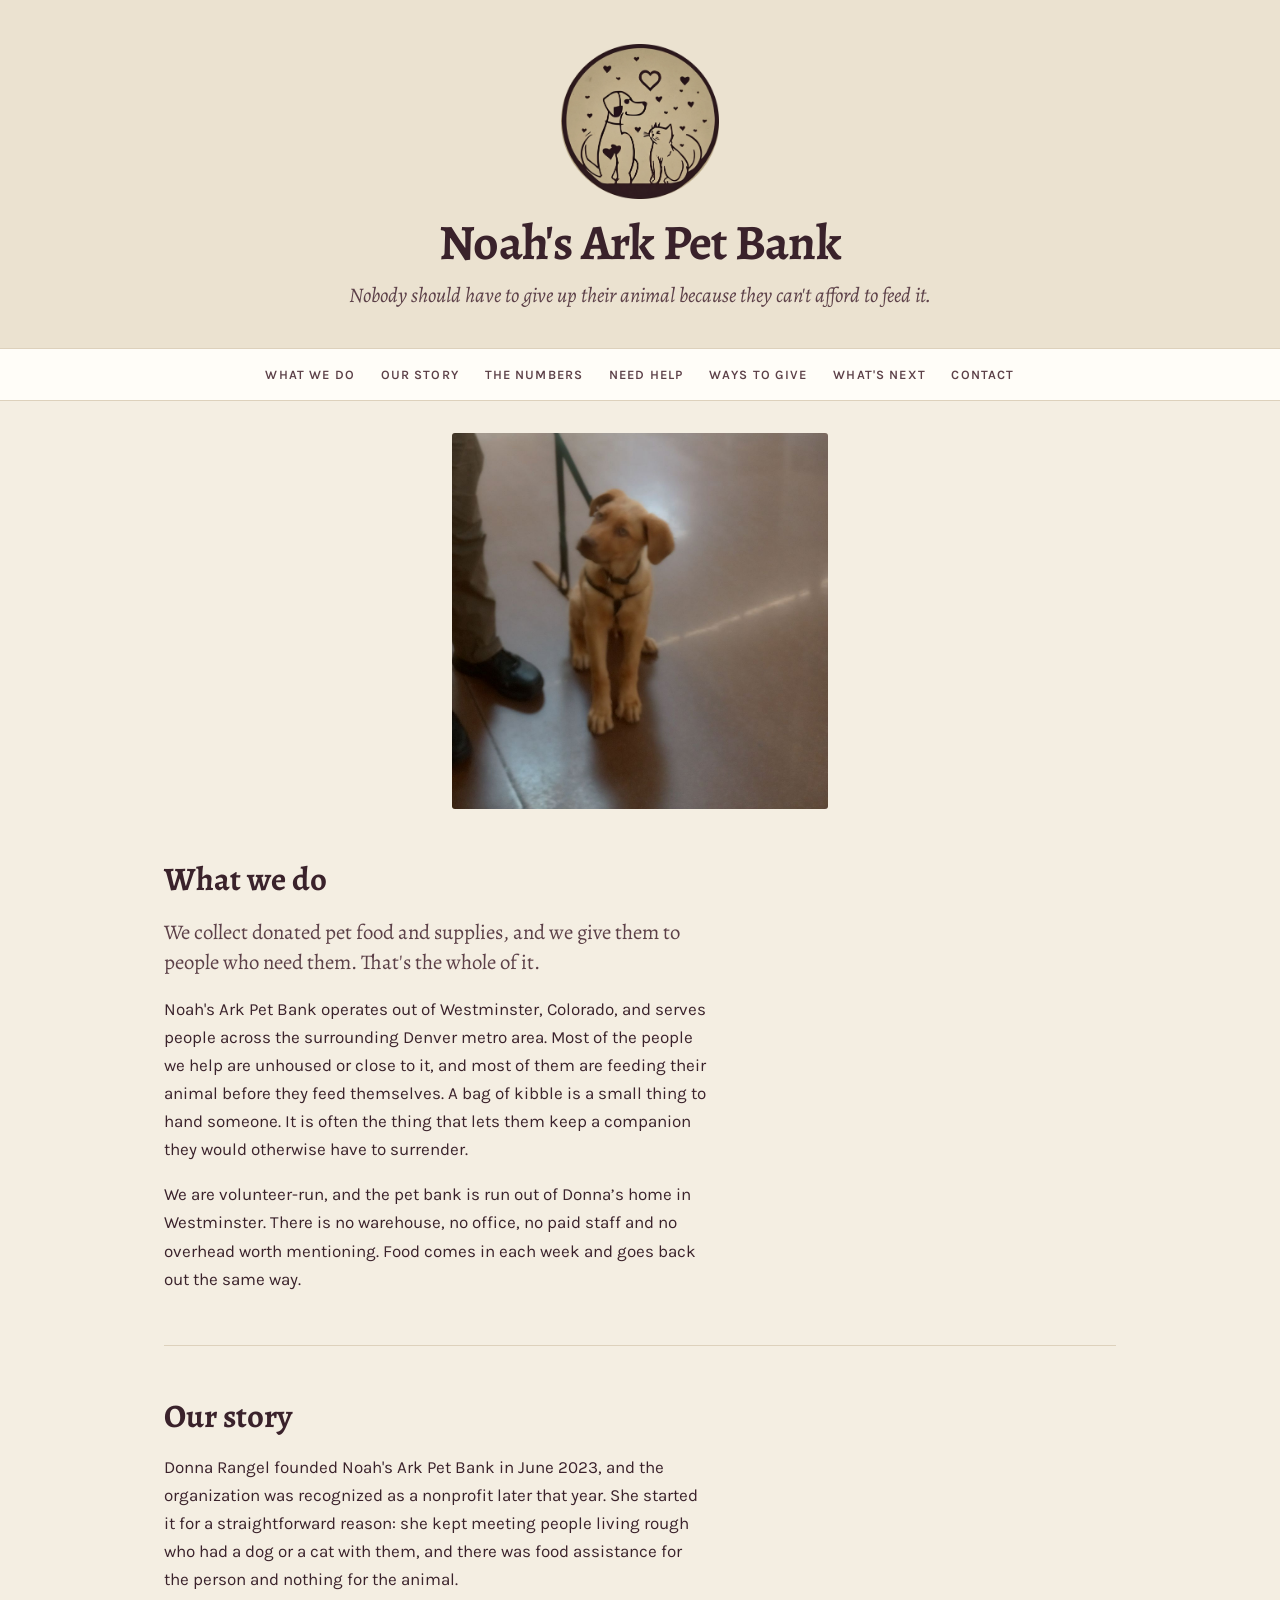
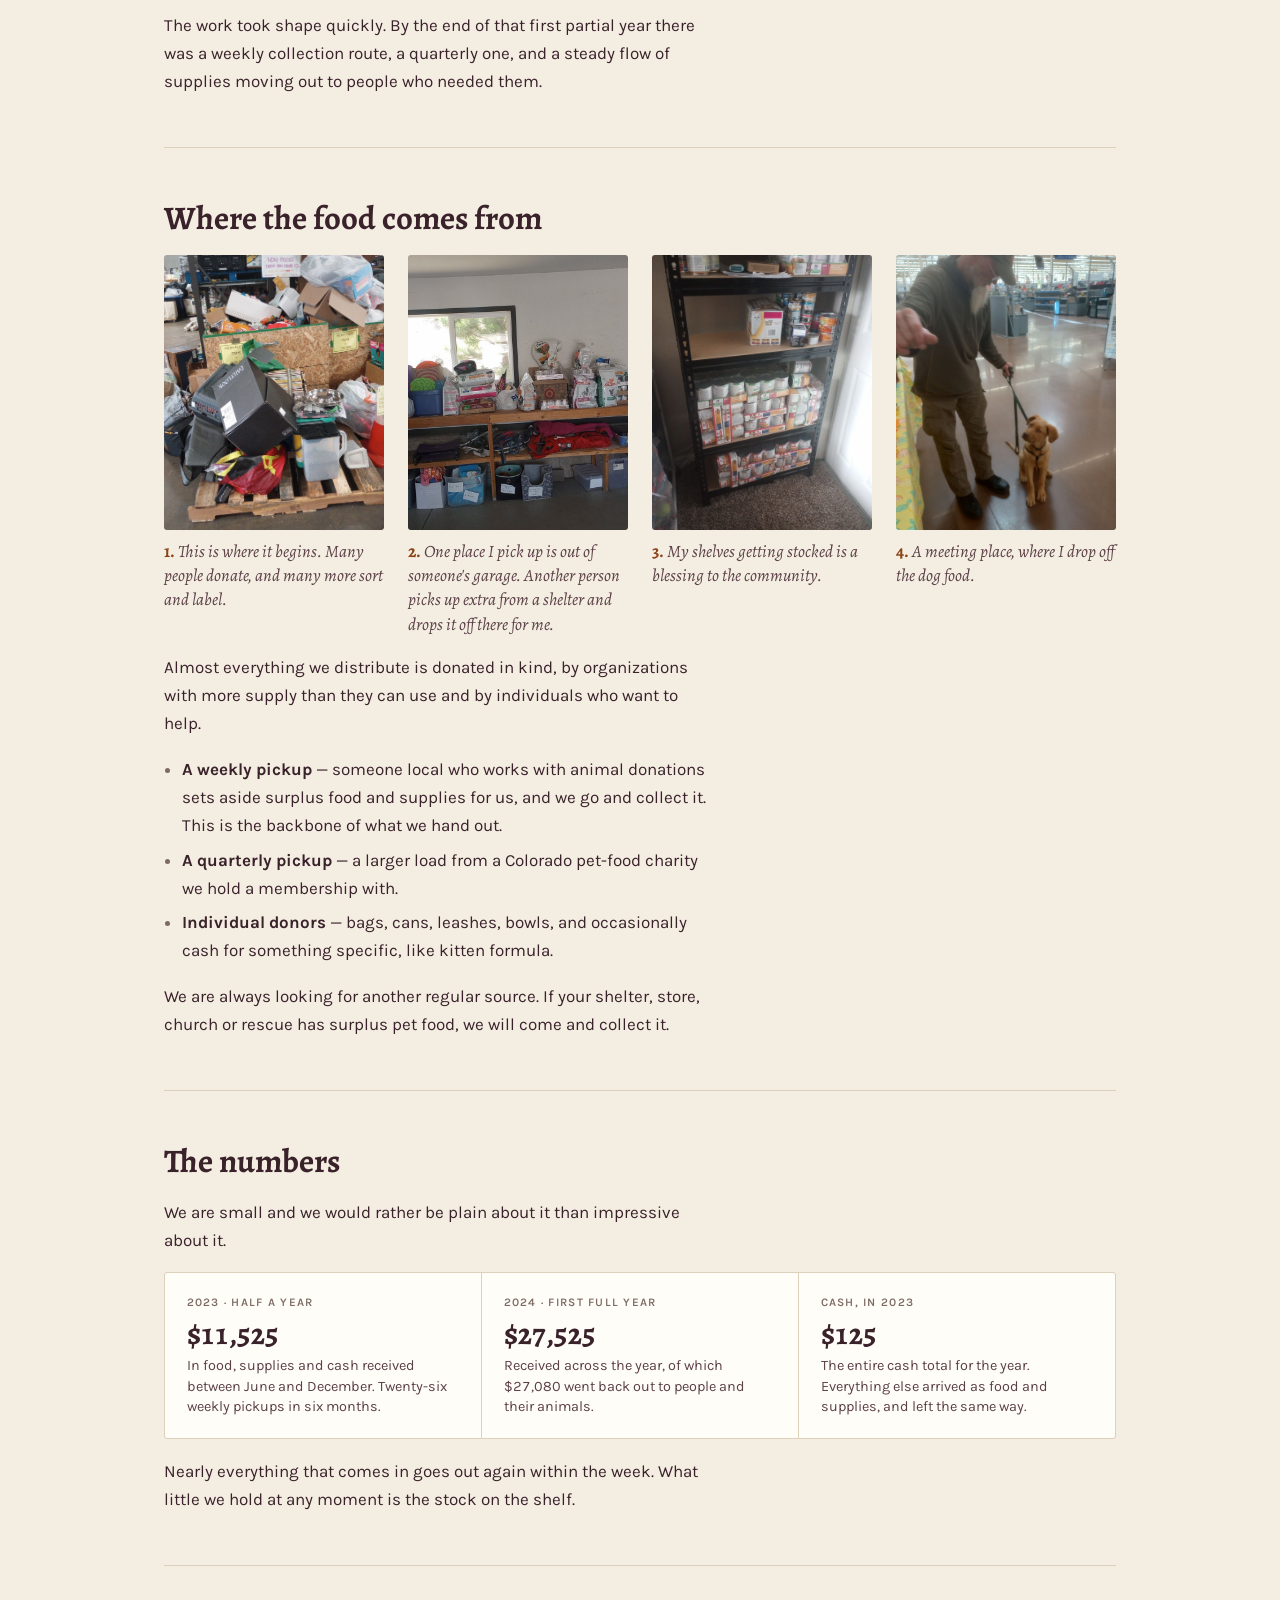
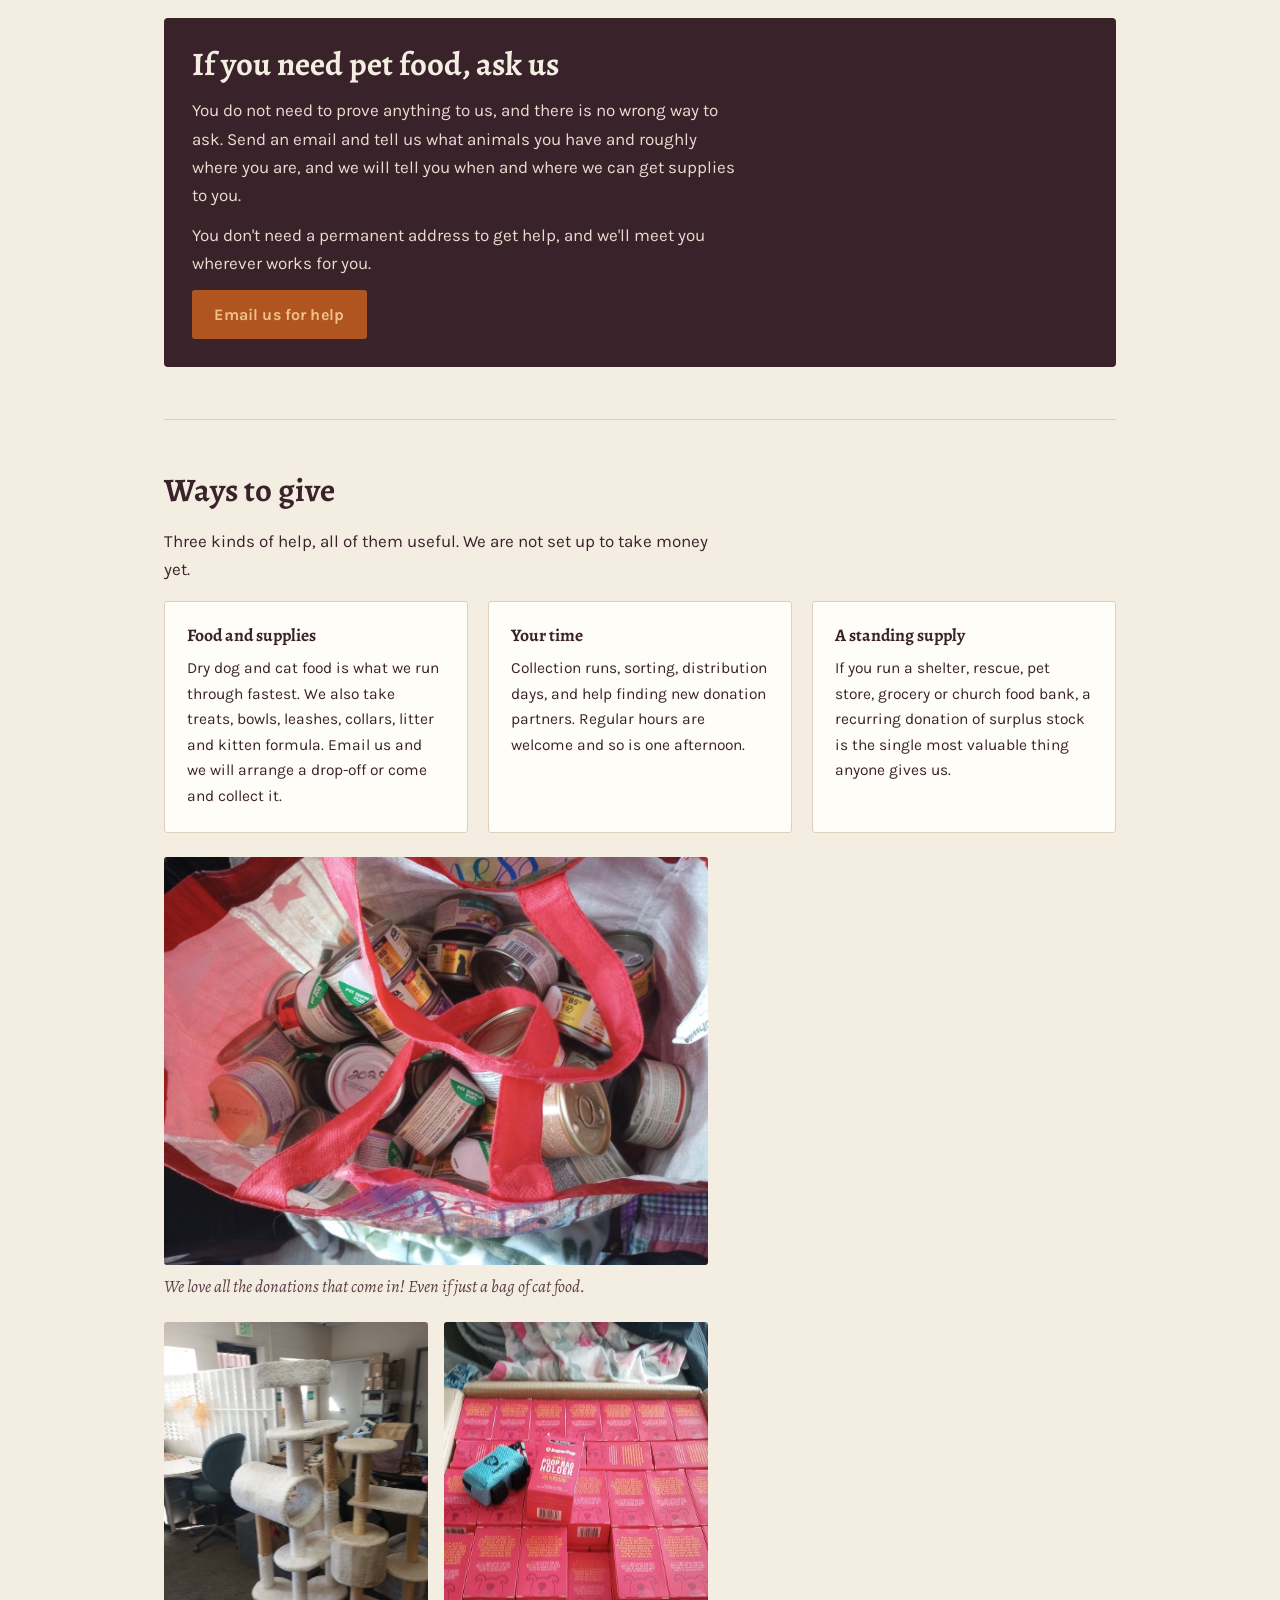
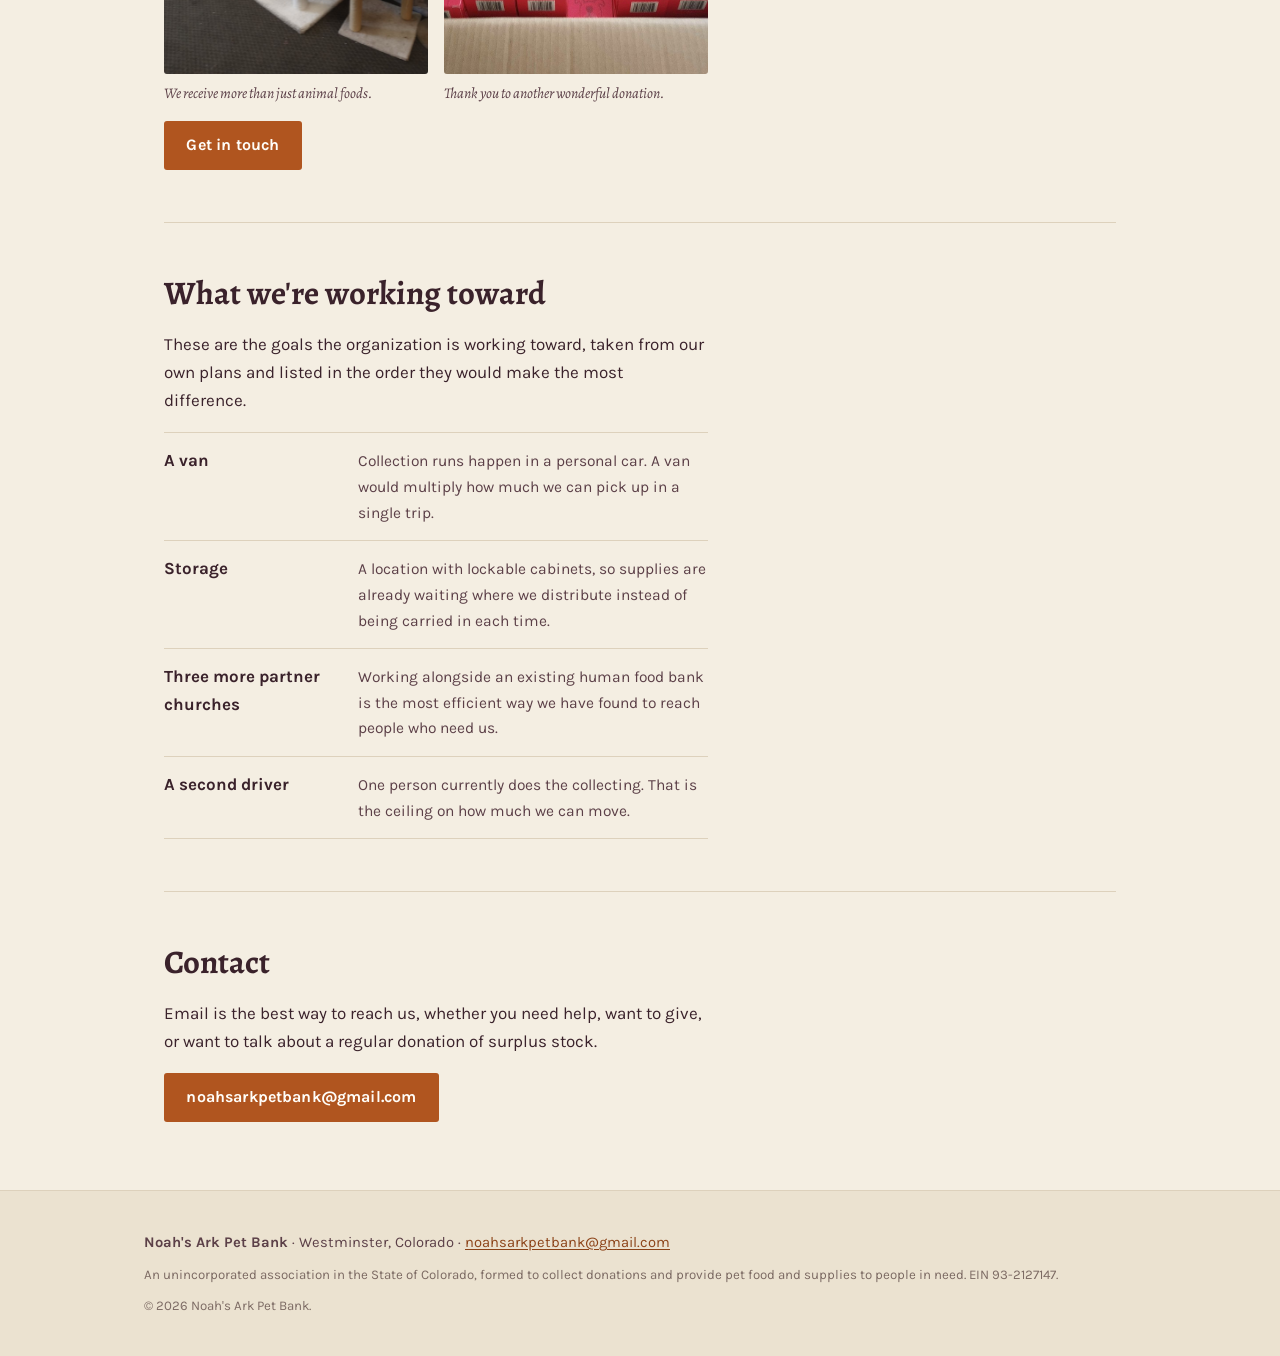
==== commit c5456d88: "Add the meeting-place photo as step 4; lay steps out evenly Co-Authored-By: Claude Opus 5.5 <noreply" ====
--- a/index.html
+++ b/index.html
@@ -79,6 +79,12 @@
         <figure>
           <img src="photos/shelves.jpg" width="1080" height="1440" loading="lazy" alt="A tall metal shelf at home, filled with cans of dog and cat food.">
           <figcaption>My shelves getting stocked is a blessing to the community.</figcaption>
+        </figure>
+      </li>
+      <li>
+        <figure>
+          <img src="photos/meeting-place.jpg" width="1200" height="1594" loading="lazy" alt="A man in a cap holds a puppy on a lead inside a large shop. The puppy looks up at the camera.">
+          <figcaption>A meeting place, where I drop off the dog food.</figcaption>
         </figure>
       </li>
     </ol>
--- a/styles.css
+++ b/styles.css
@@ -305,9 +305,11 @@
   padding: 0;
   max-width: none;
   display: grid;
-  grid-template-columns: repeat(auto-fit, minmax(15rem, 1fr));
+  grid-template-columns: 1fr;
   gap: 2rem 1.5rem;
 }
+@media (min-width: 34rem) { .steps { grid-template-columns: repeat(2, minmax(0, 1fr)); } }
+@media (min-width: 60rem) { .steps { grid-template-columns: repeat(4, minmax(0, 1fr)); } }
 section .steps li + li { margin-top: 0; }
 .steps li { counter-increment: step; }
 .steps img { aspect-ratio: 4 / 5; object-fit: cover; }
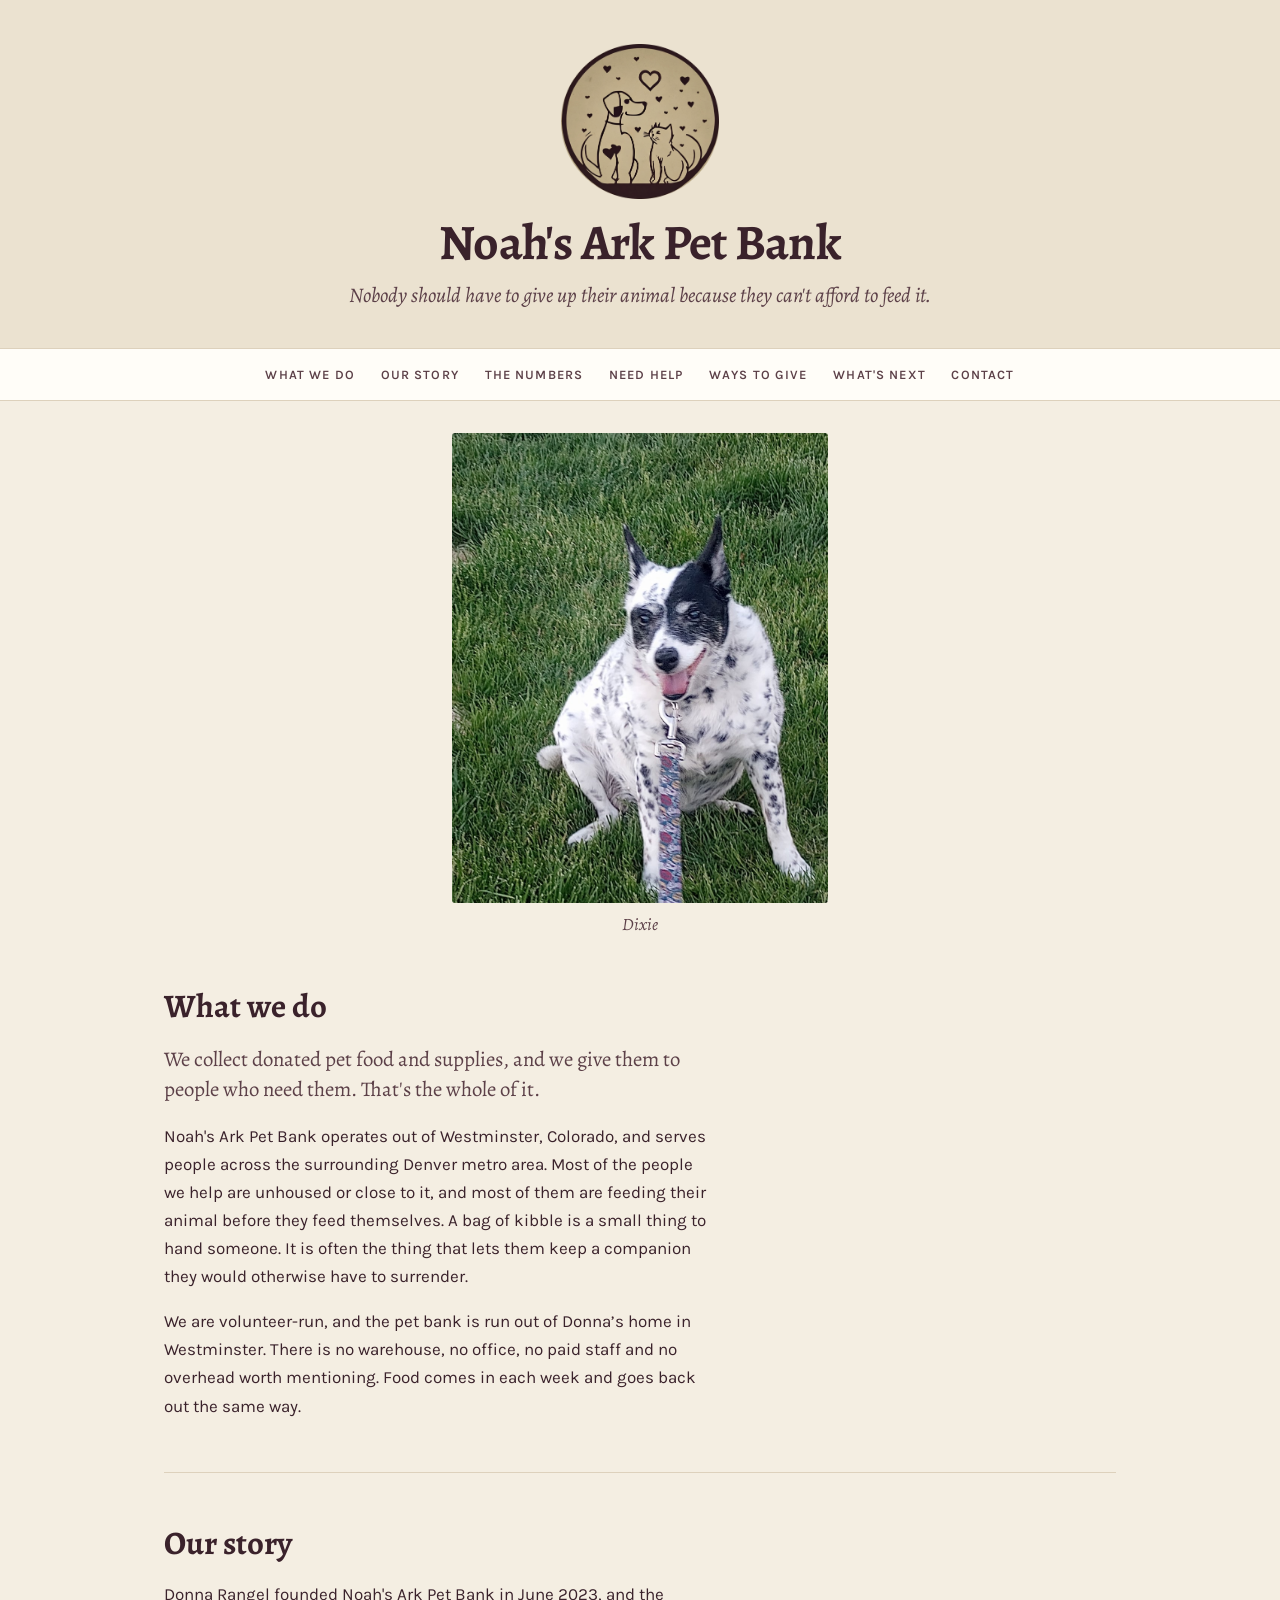
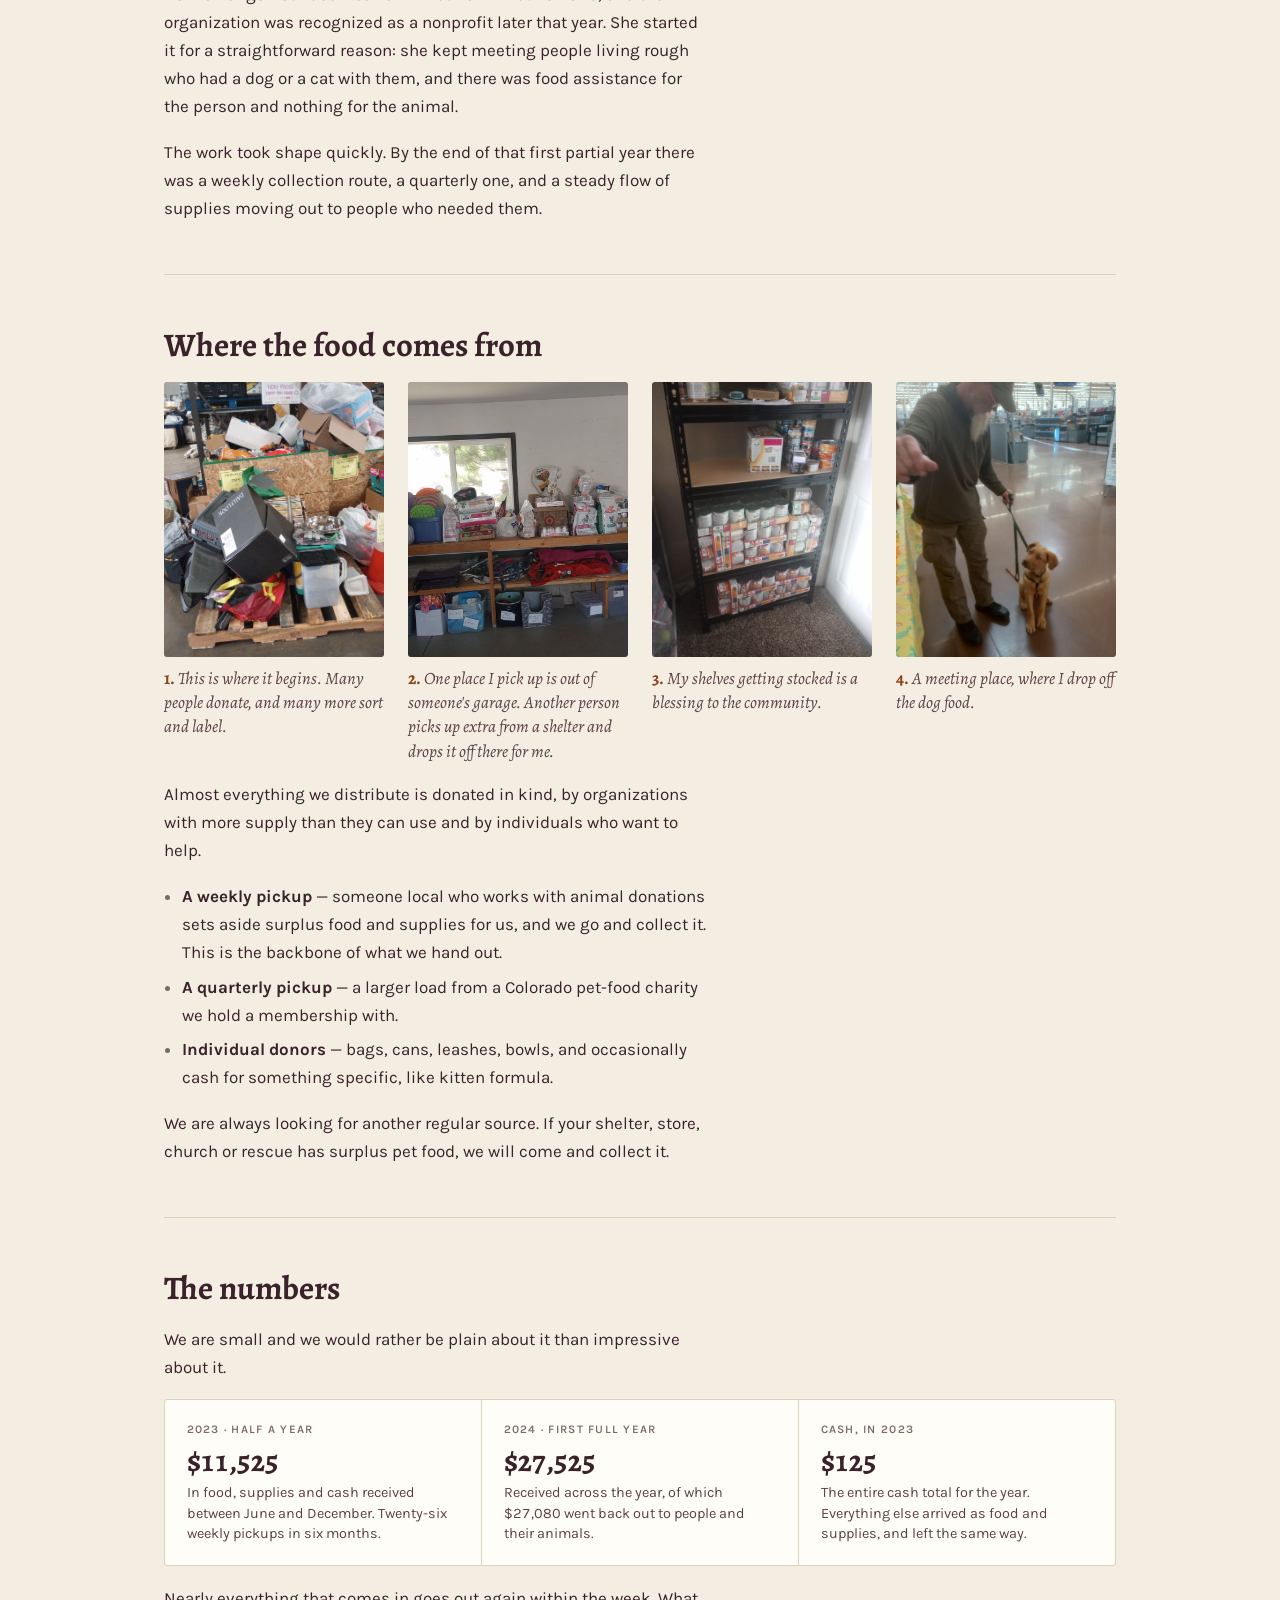
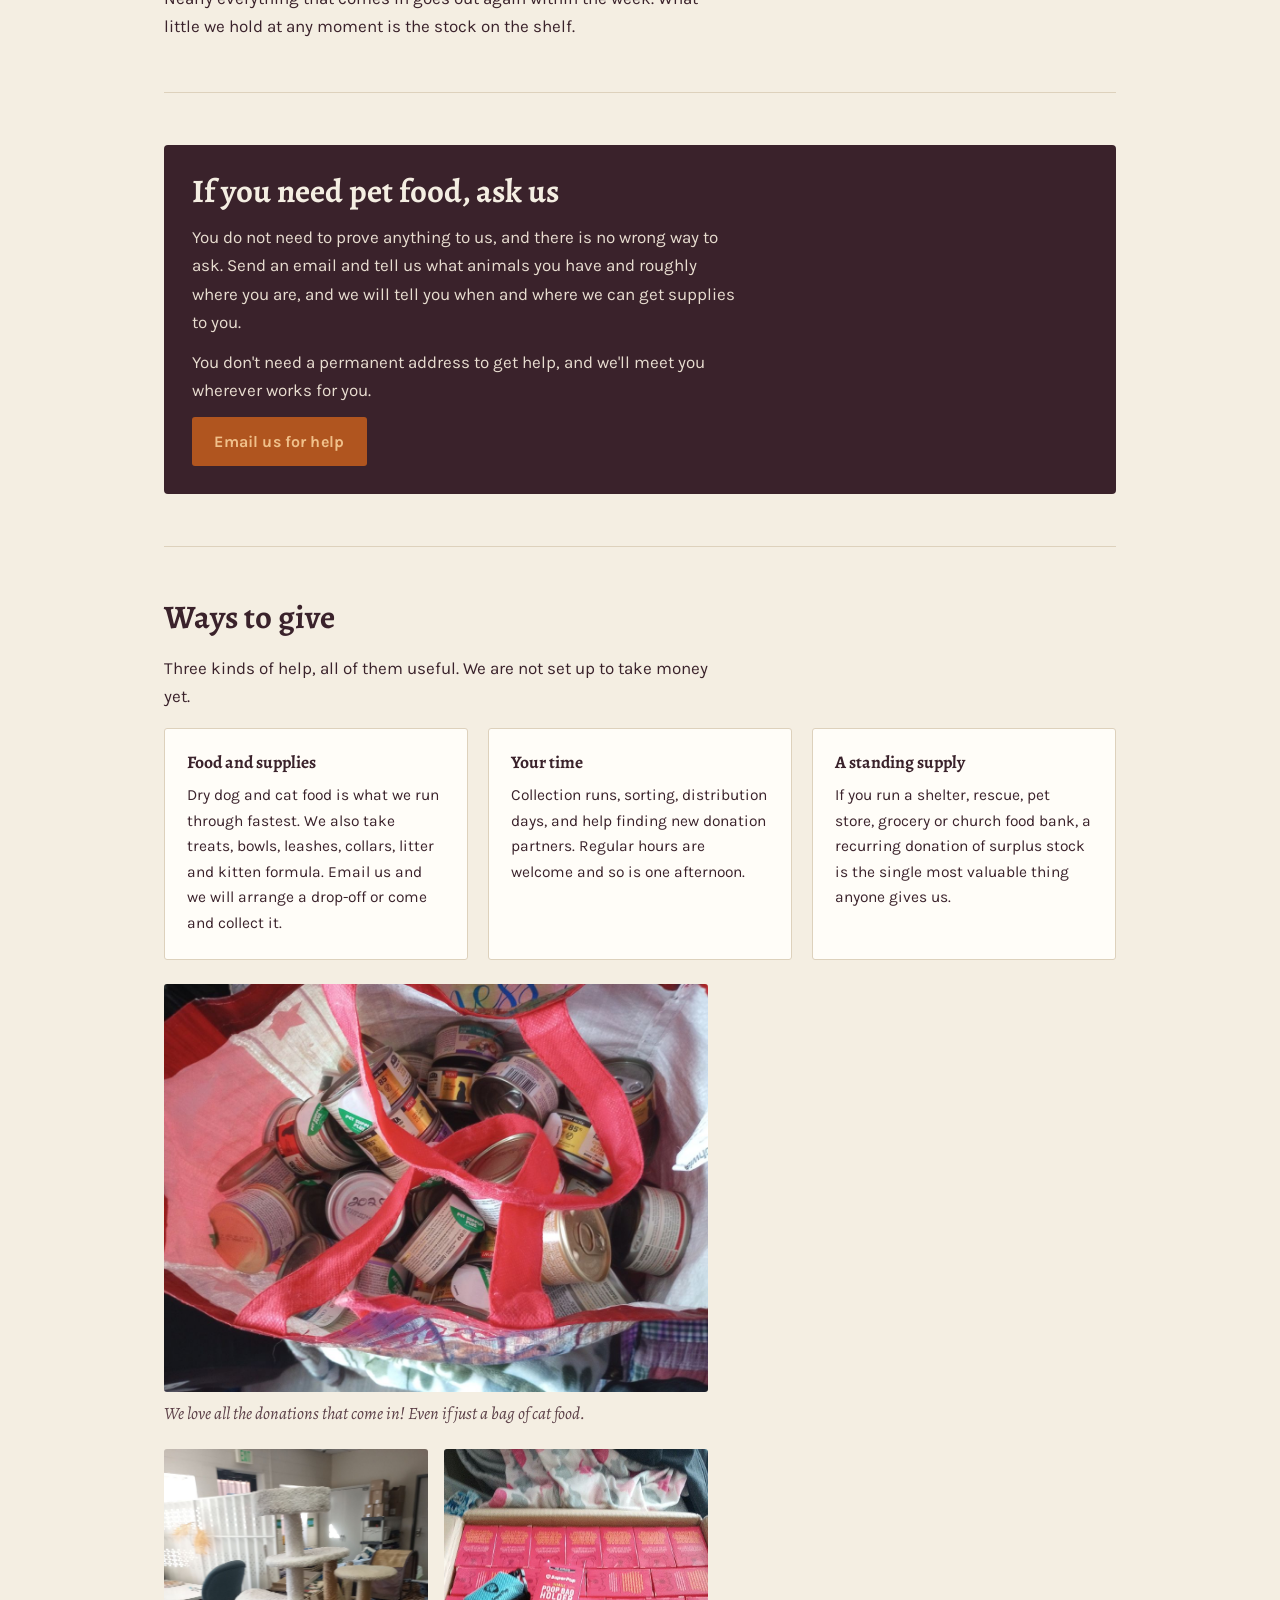
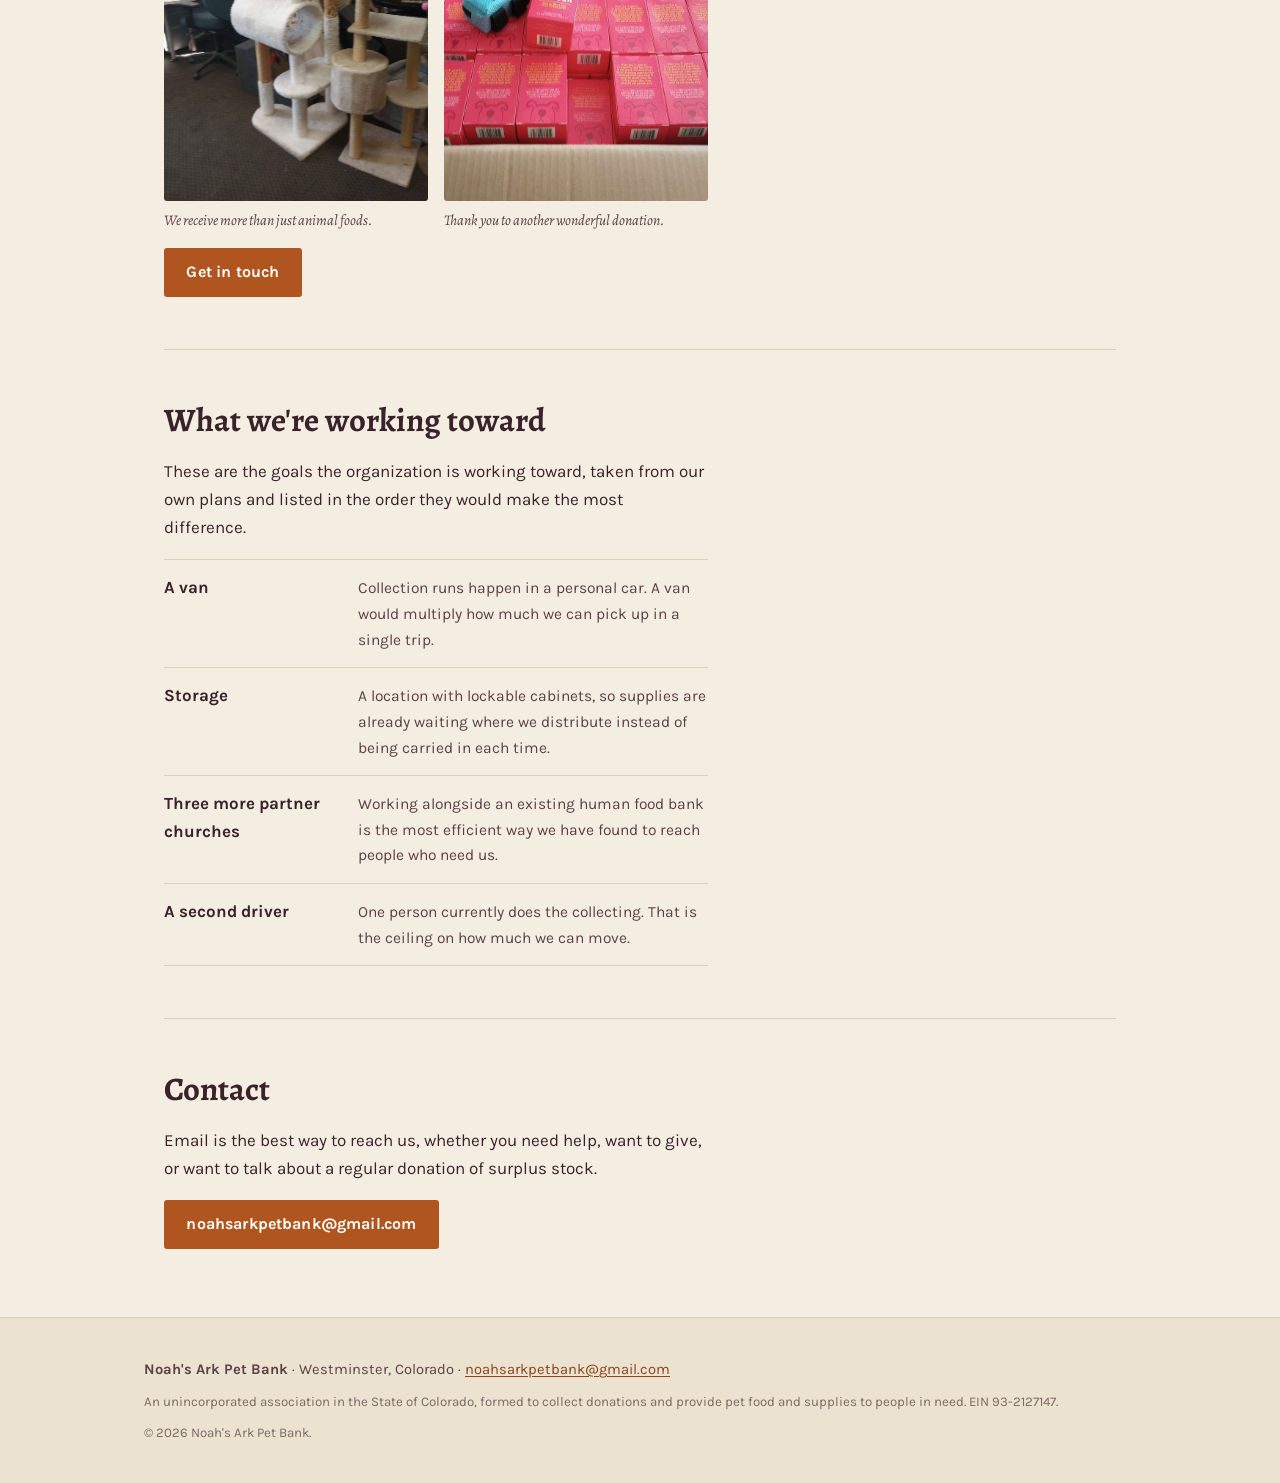
==== commit a12e8af8: "Top photo: Dixie, captioned with her name, at the founder request Co-Authored-By: Claude Opus 5.5 <n" ====
--- a/index.html
+++ b/index.html
@@ -32,7 +32,8 @@
 </nav>
 
 <figure class="hero">
-  <img src="photos/puppy.jpg" width="1200" height="1220" alt="A tan puppy on a lead sits on a shop floor and looks up at the camera.">
+  <img src="photos/dixie.jpg" width="1000" height="1250" alt="Dixie, a white dog with black spots and a black patch over one eye, sitting on the grass on her lead.">
+  <figcaption>Dixie</figcaption>
 </figure>
 
 <main>
--- a/styles.css
+++ b/styles.css
@@ -297,7 +297,8 @@
 section > figure, section > .trio { margin-top: 1.5rem; }
 
 .hero { max-width: 26rem; margin: 0 auto; padding: 2rem 1.25rem 0; }
-.hero img { aspect-ratio: 1 / 1; object-fit: cover; object-position: 50% 35%; }
+.hero img { aspect-ratio: 4 / 5; object-fit: cover; }
+.hero figcaption { text-align: center; }
 
 .steps {
   list-style: none;
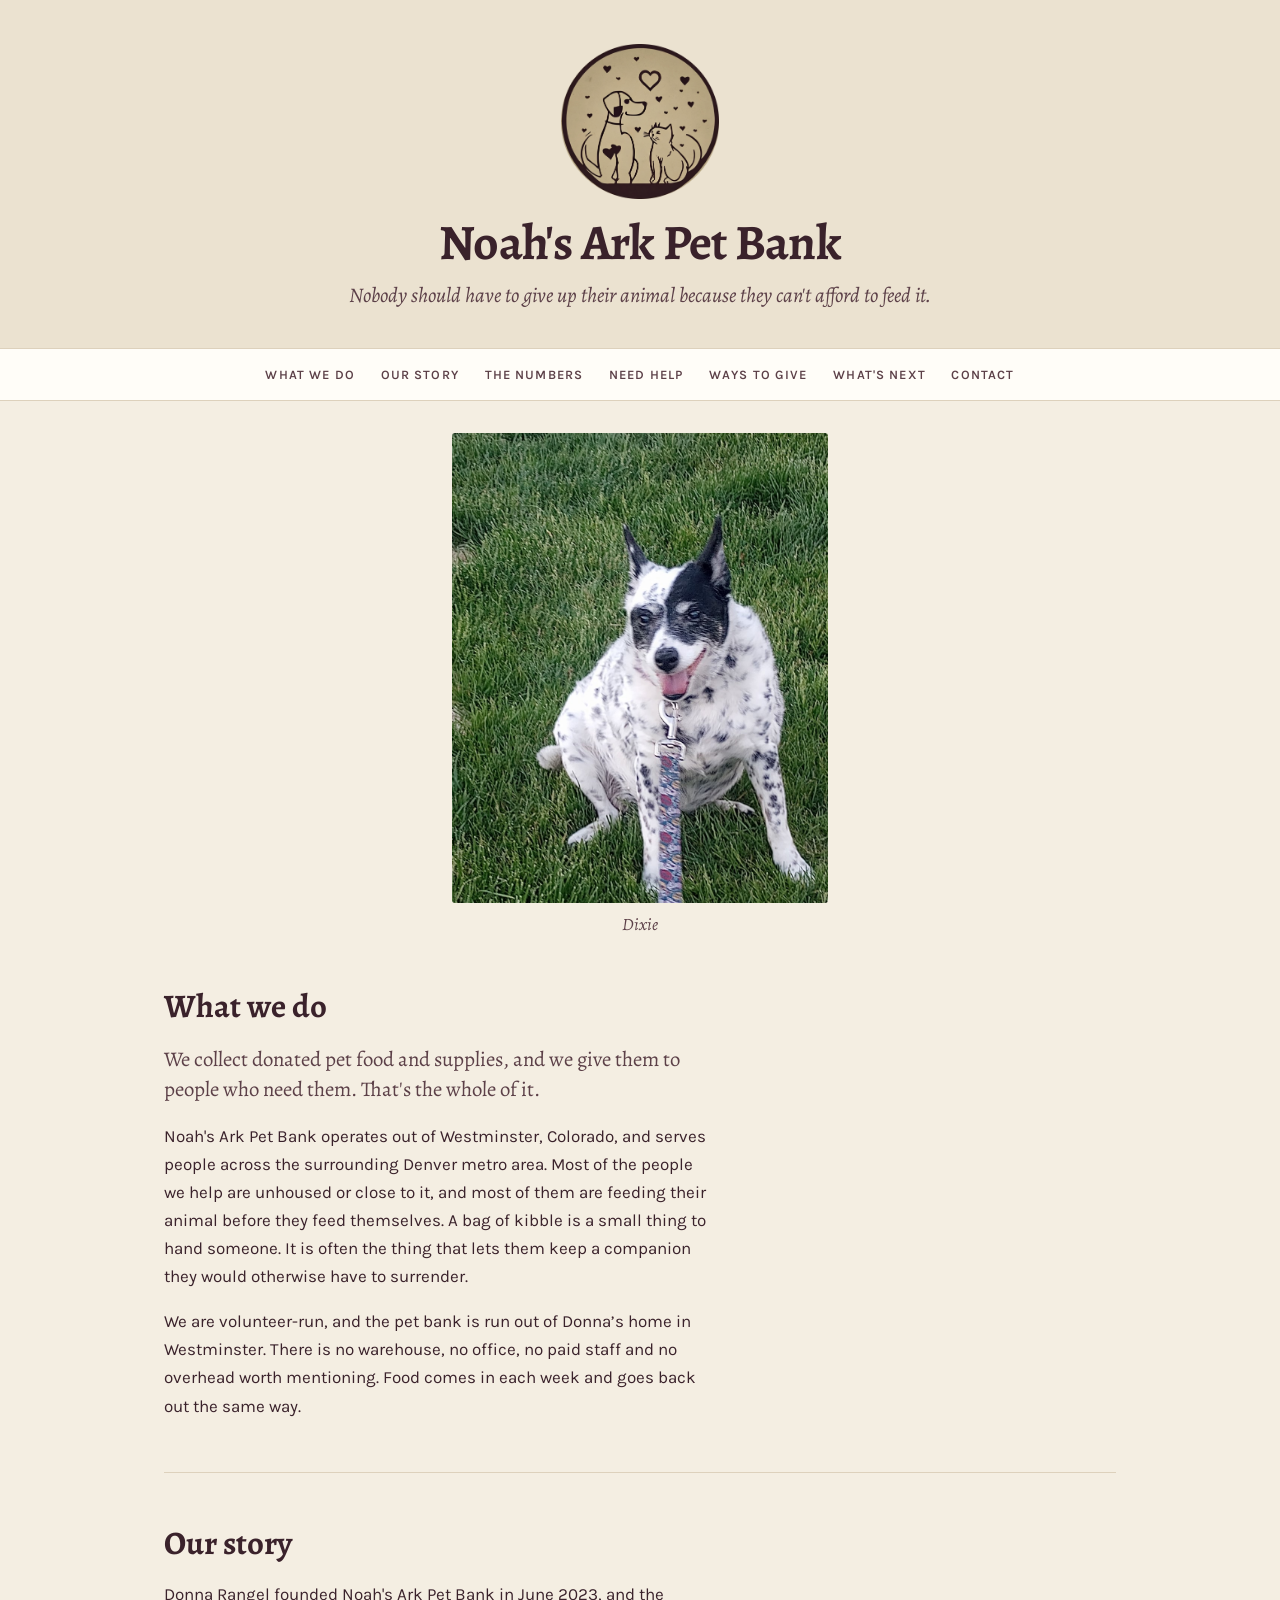
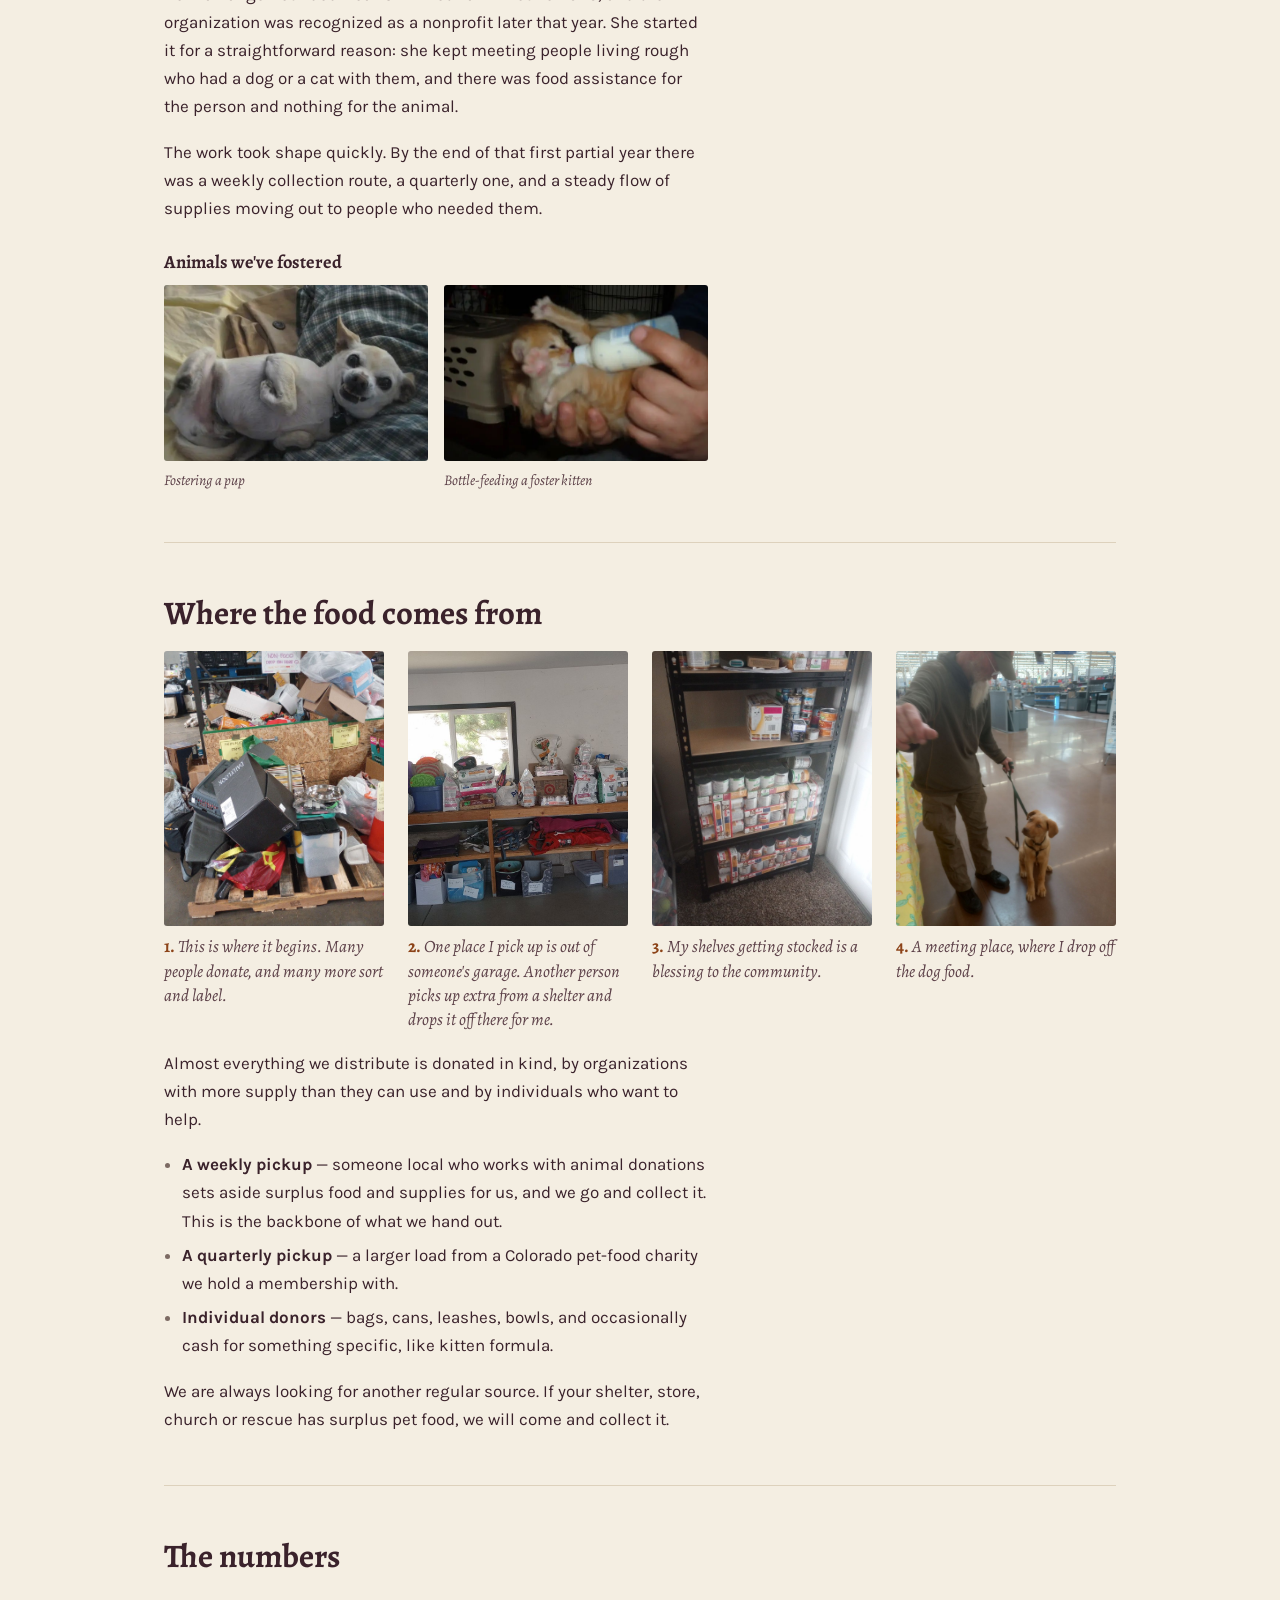
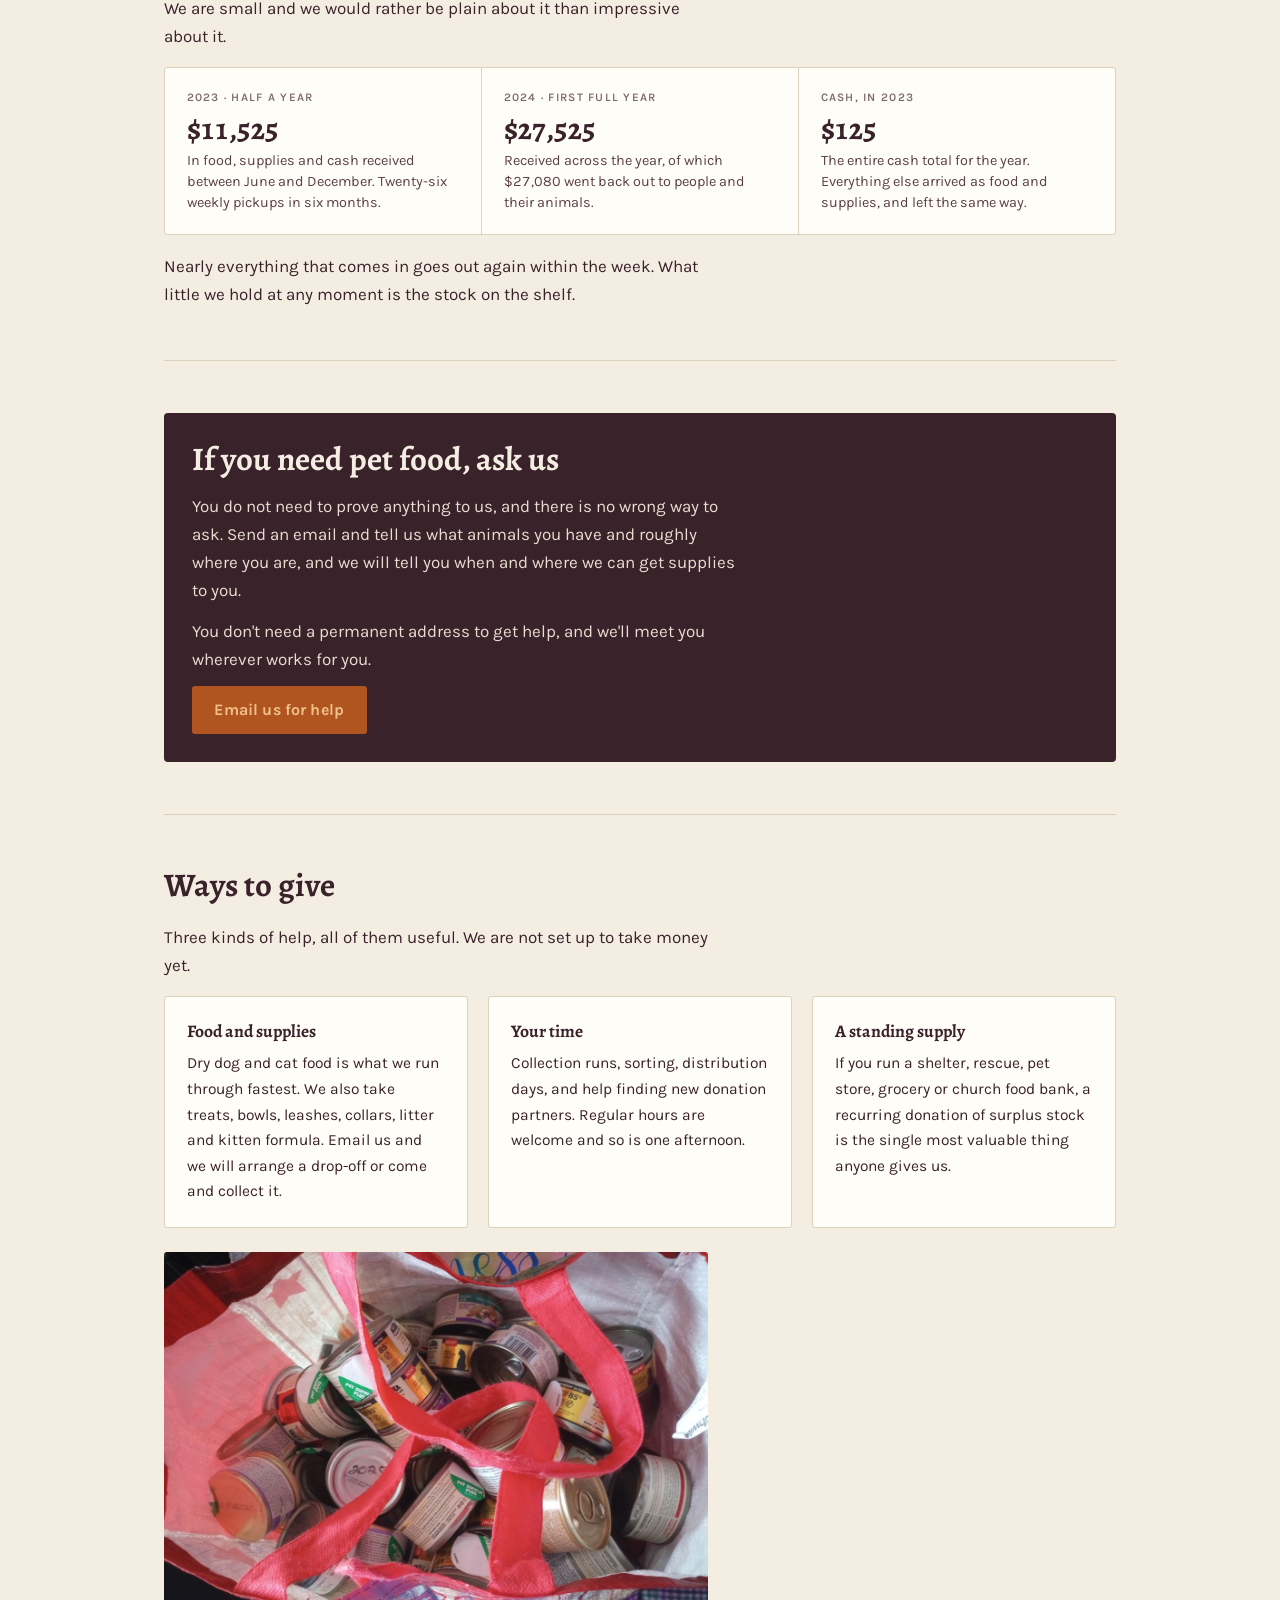
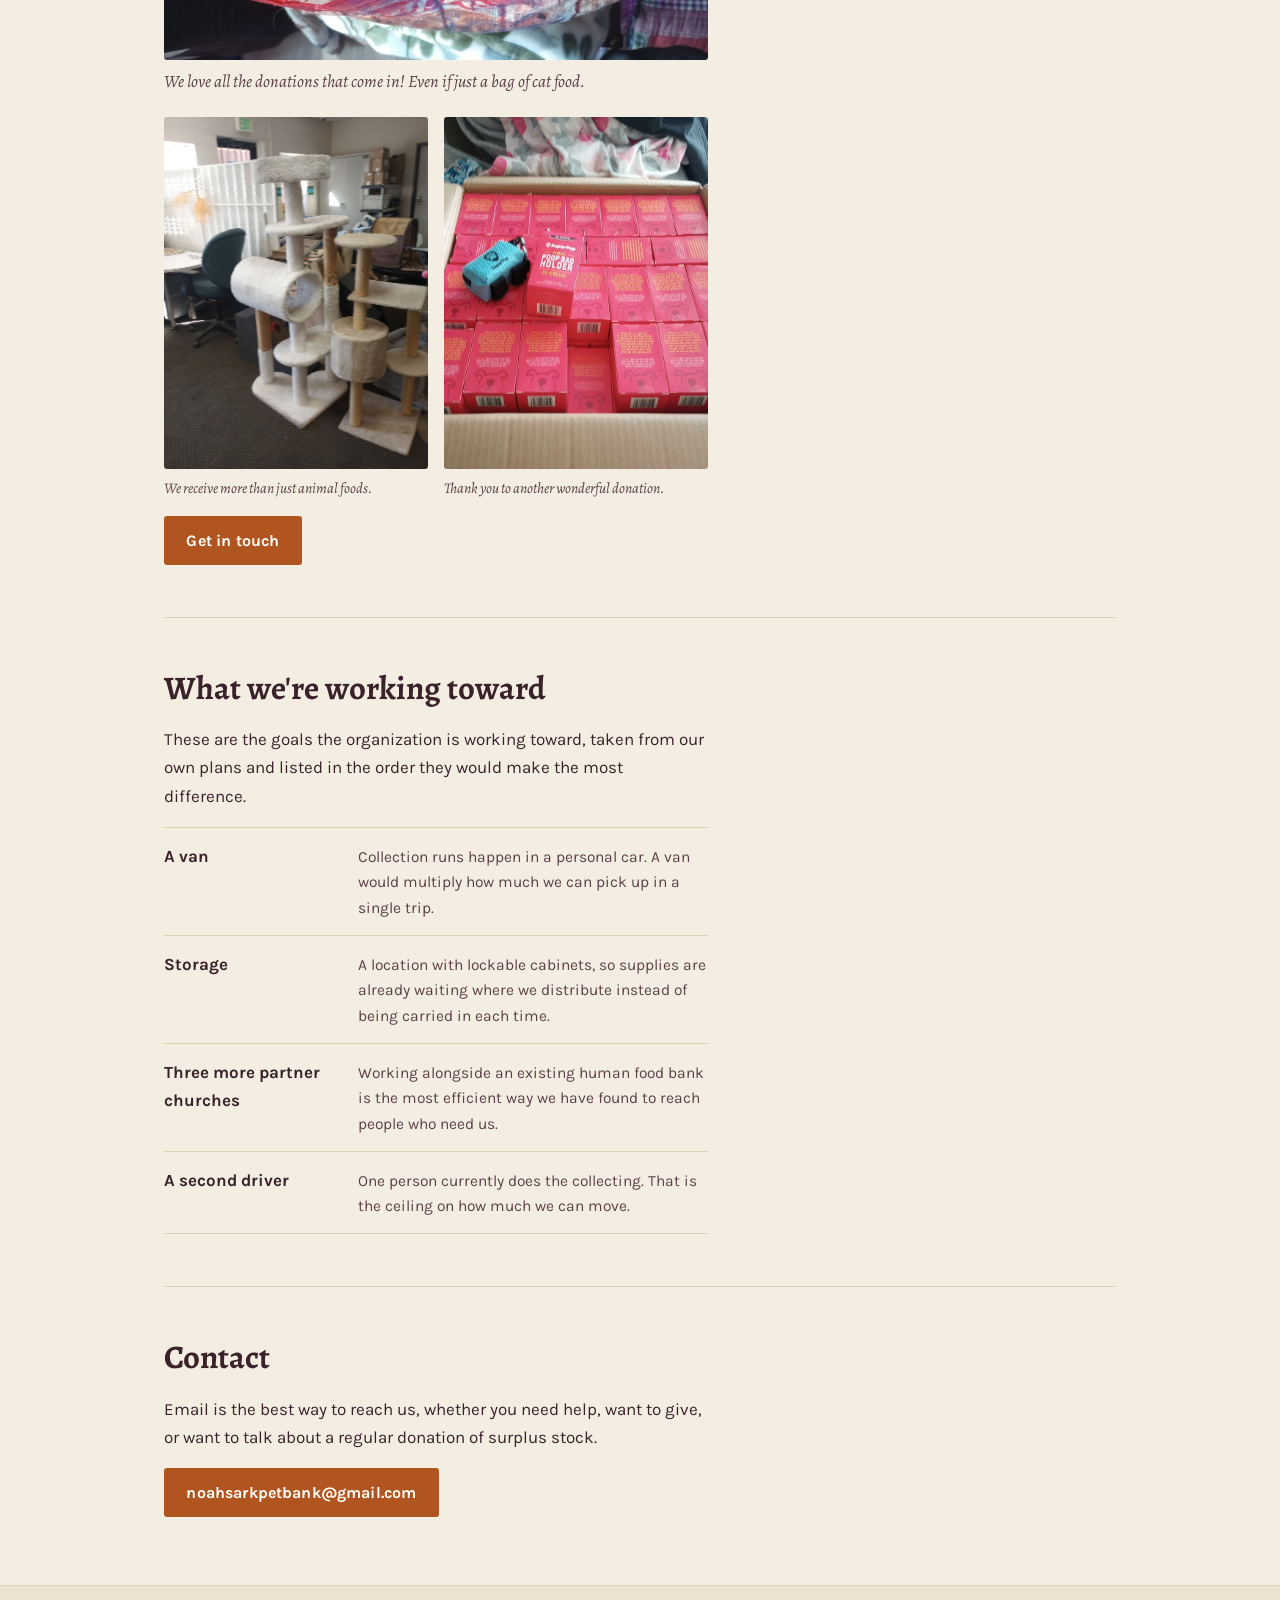
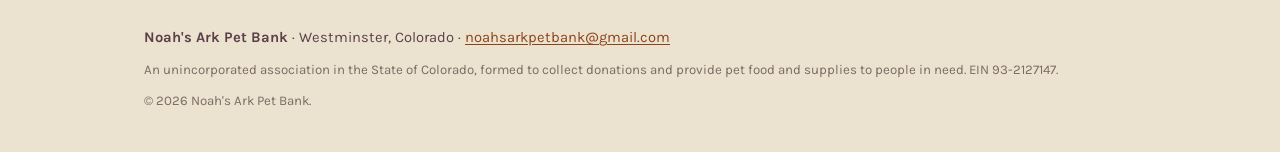
==== commit 26143a10: "Our story: two fostered-animal photos with the founder approved wording Co-Authored-By: Claude Opus " ====
--- a/index.html
+++ b/index.html
@@ -59,6 +59,17 @@
     <p>The work took shape quickly. By the end of that first partial year there was a weekly
       collection route, a quarterly one, and a steady flow of supplies moving out to people who
       needed them.</p>
+    <h3>Animals we've fostered</h3>
+    <div class="trio fostered">
+      <figure>
+        <img src="photos/foster-pup.jpg" width="715" height="442" loading="lazy" alt="A small white chihuahua lying on its back on a bed, grinning at the camera.">
+        <figcaption>Fostering a pup</figcaption>
+      </figure>
+      <figure>
+        <img src="photos/foster-kitten.jpg" width="715" height="536" loading="lazy" alt="A tiny orange kitten held in two hands, drinking from a bottle.">
+        <figcaption>Bottle-feeding a foster kitten</figcaption>
+      </figure>
+    </div>
   </section>
 
   <section id="sources">
--- a/styles.css
+++ b/styles.css
@@ -330,3 +330,6 @@
 }
 .trio img { aspect-ratio: 3 / 4; object-fit: cover; }
 .trio figcaption { font-size: 0.92rem; }
+.fostered img { aspect-ratio: 3 / 2; }
+section > h3 { margin-top: 1.75rem; }
+section > h3 + .trio { margin-top: 0.75rem; }
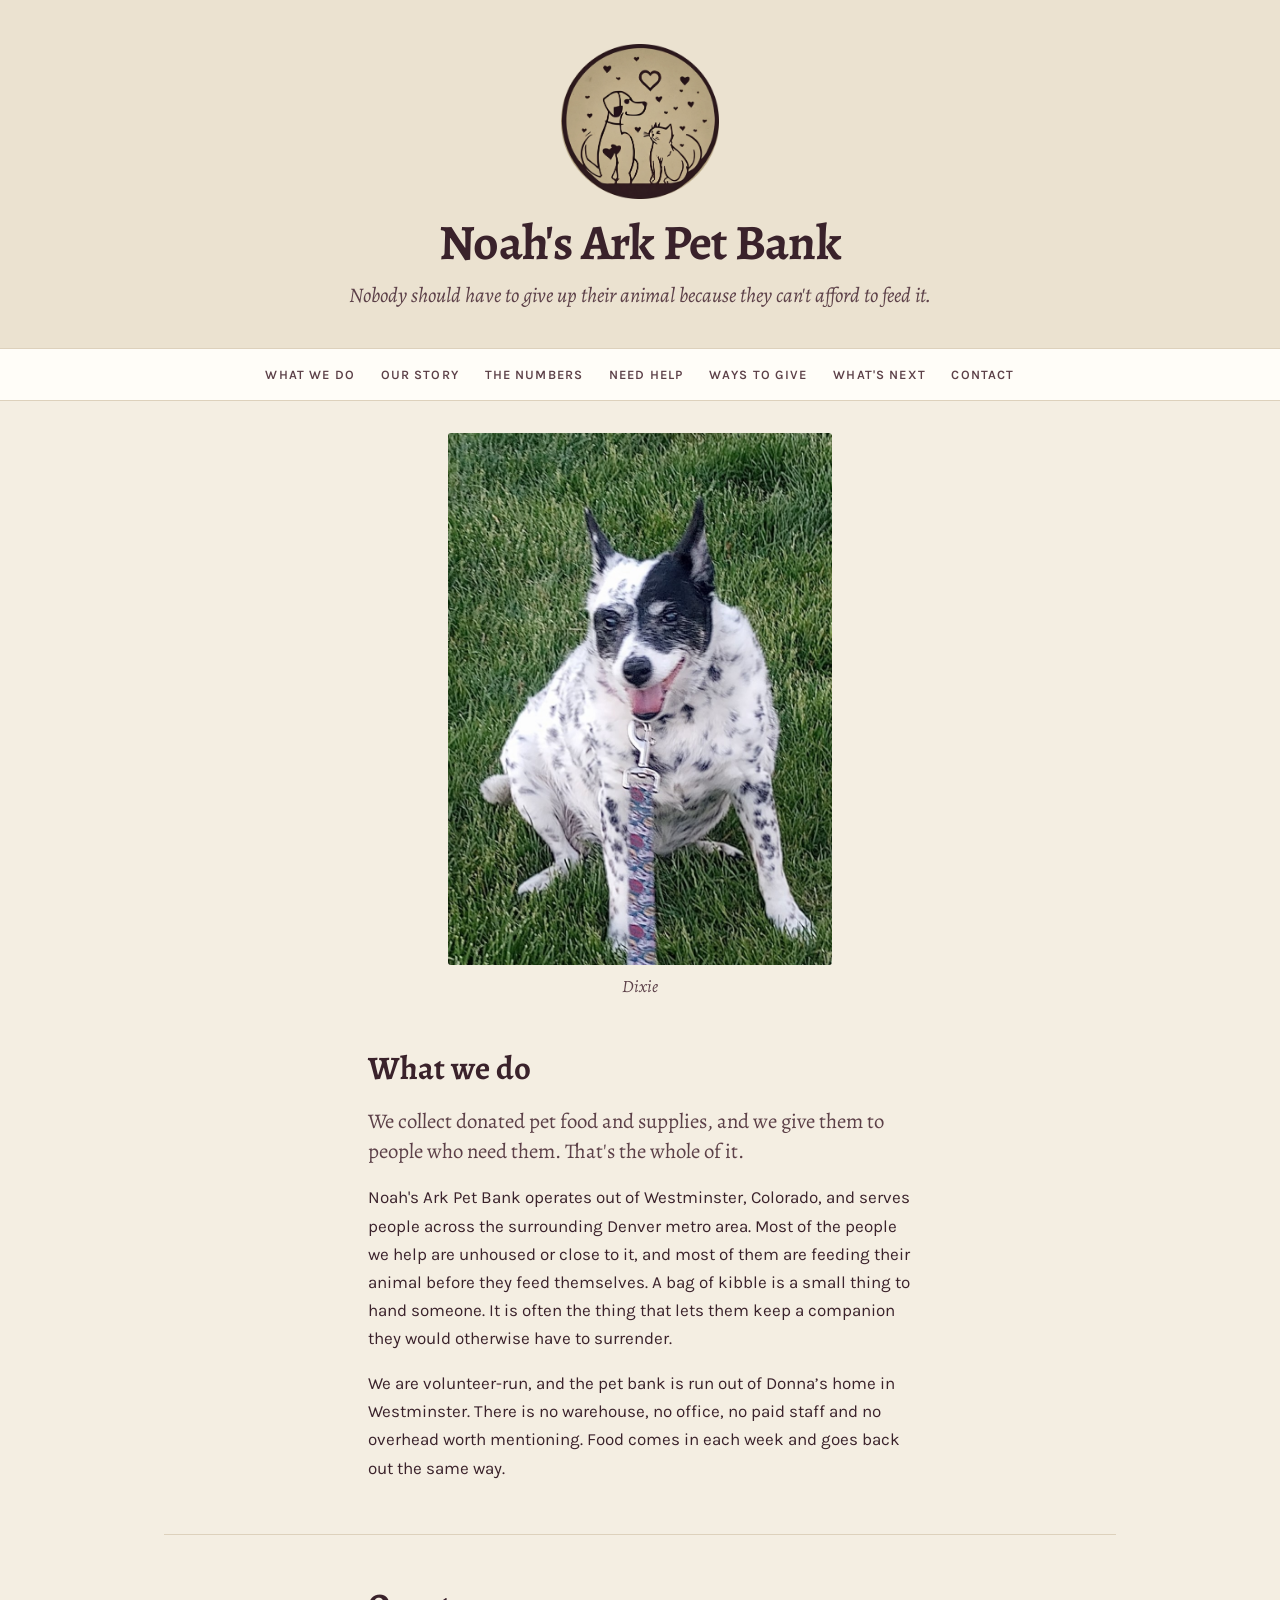
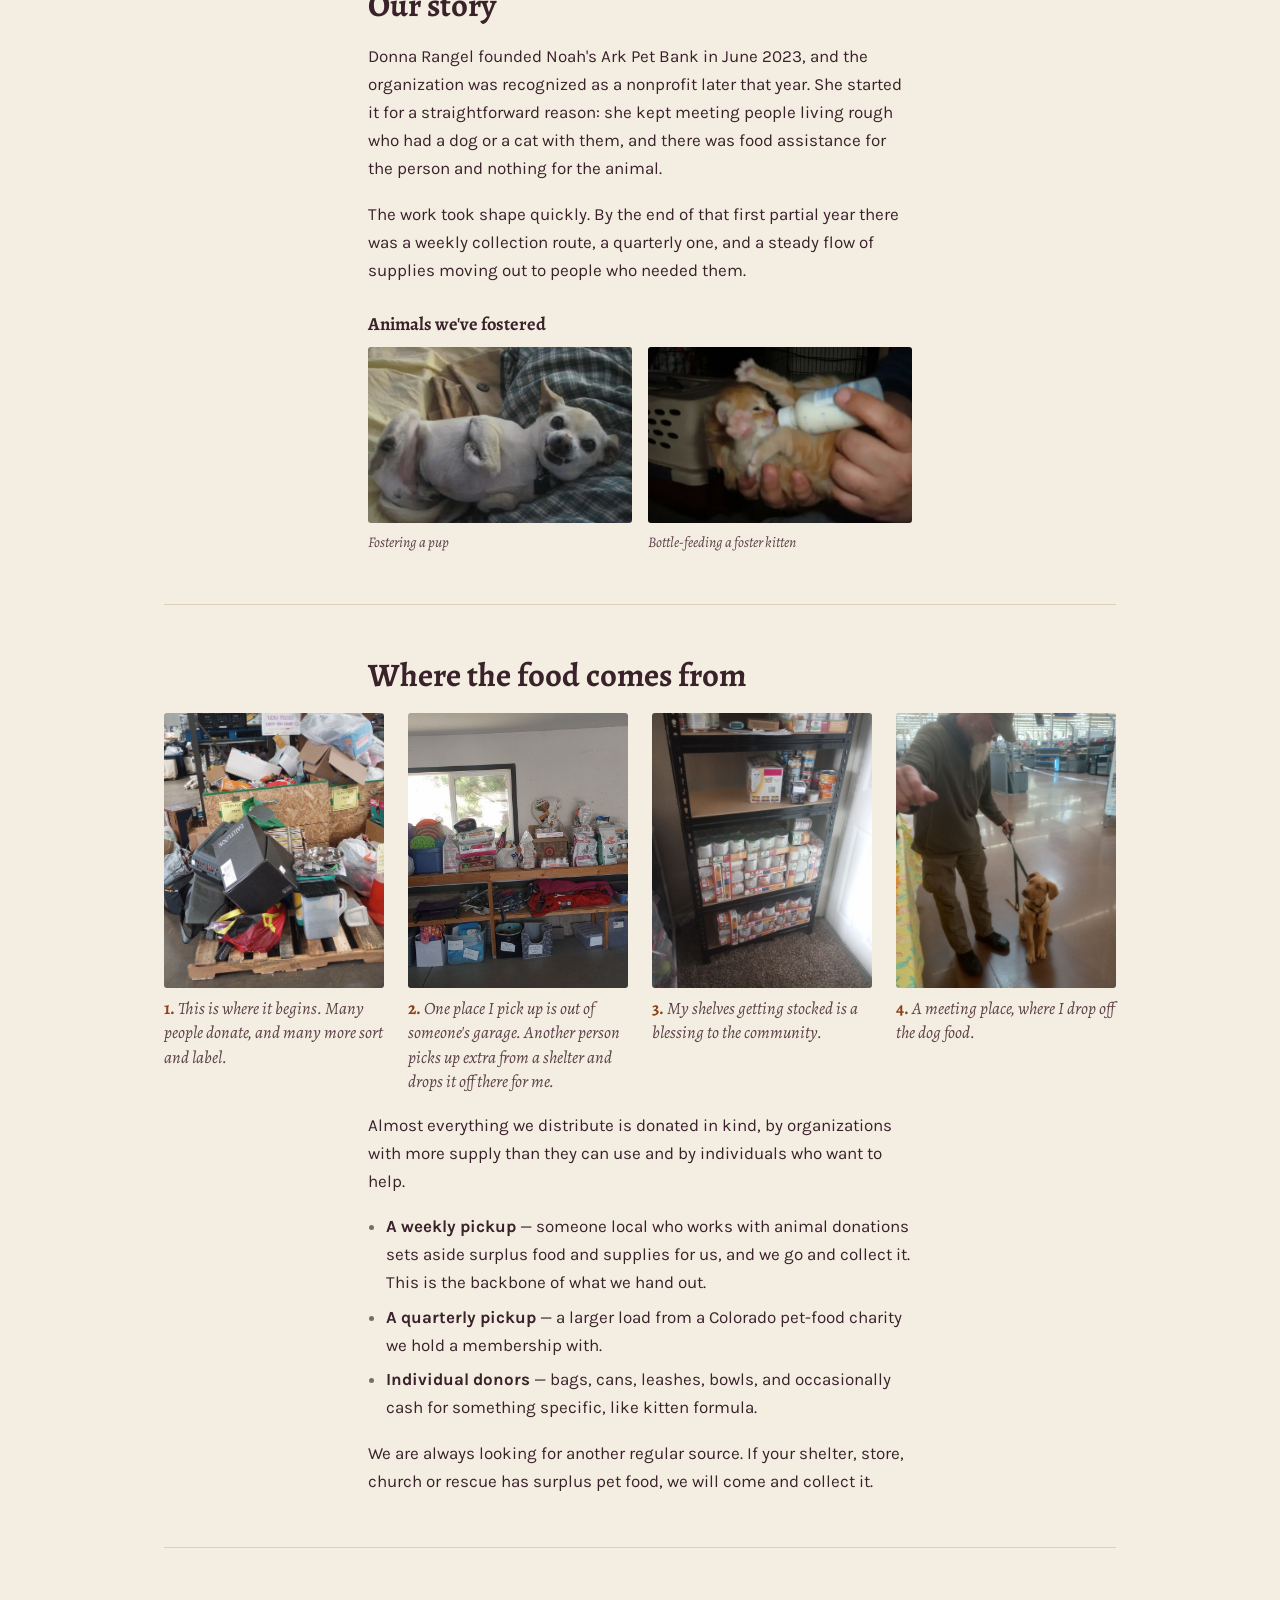
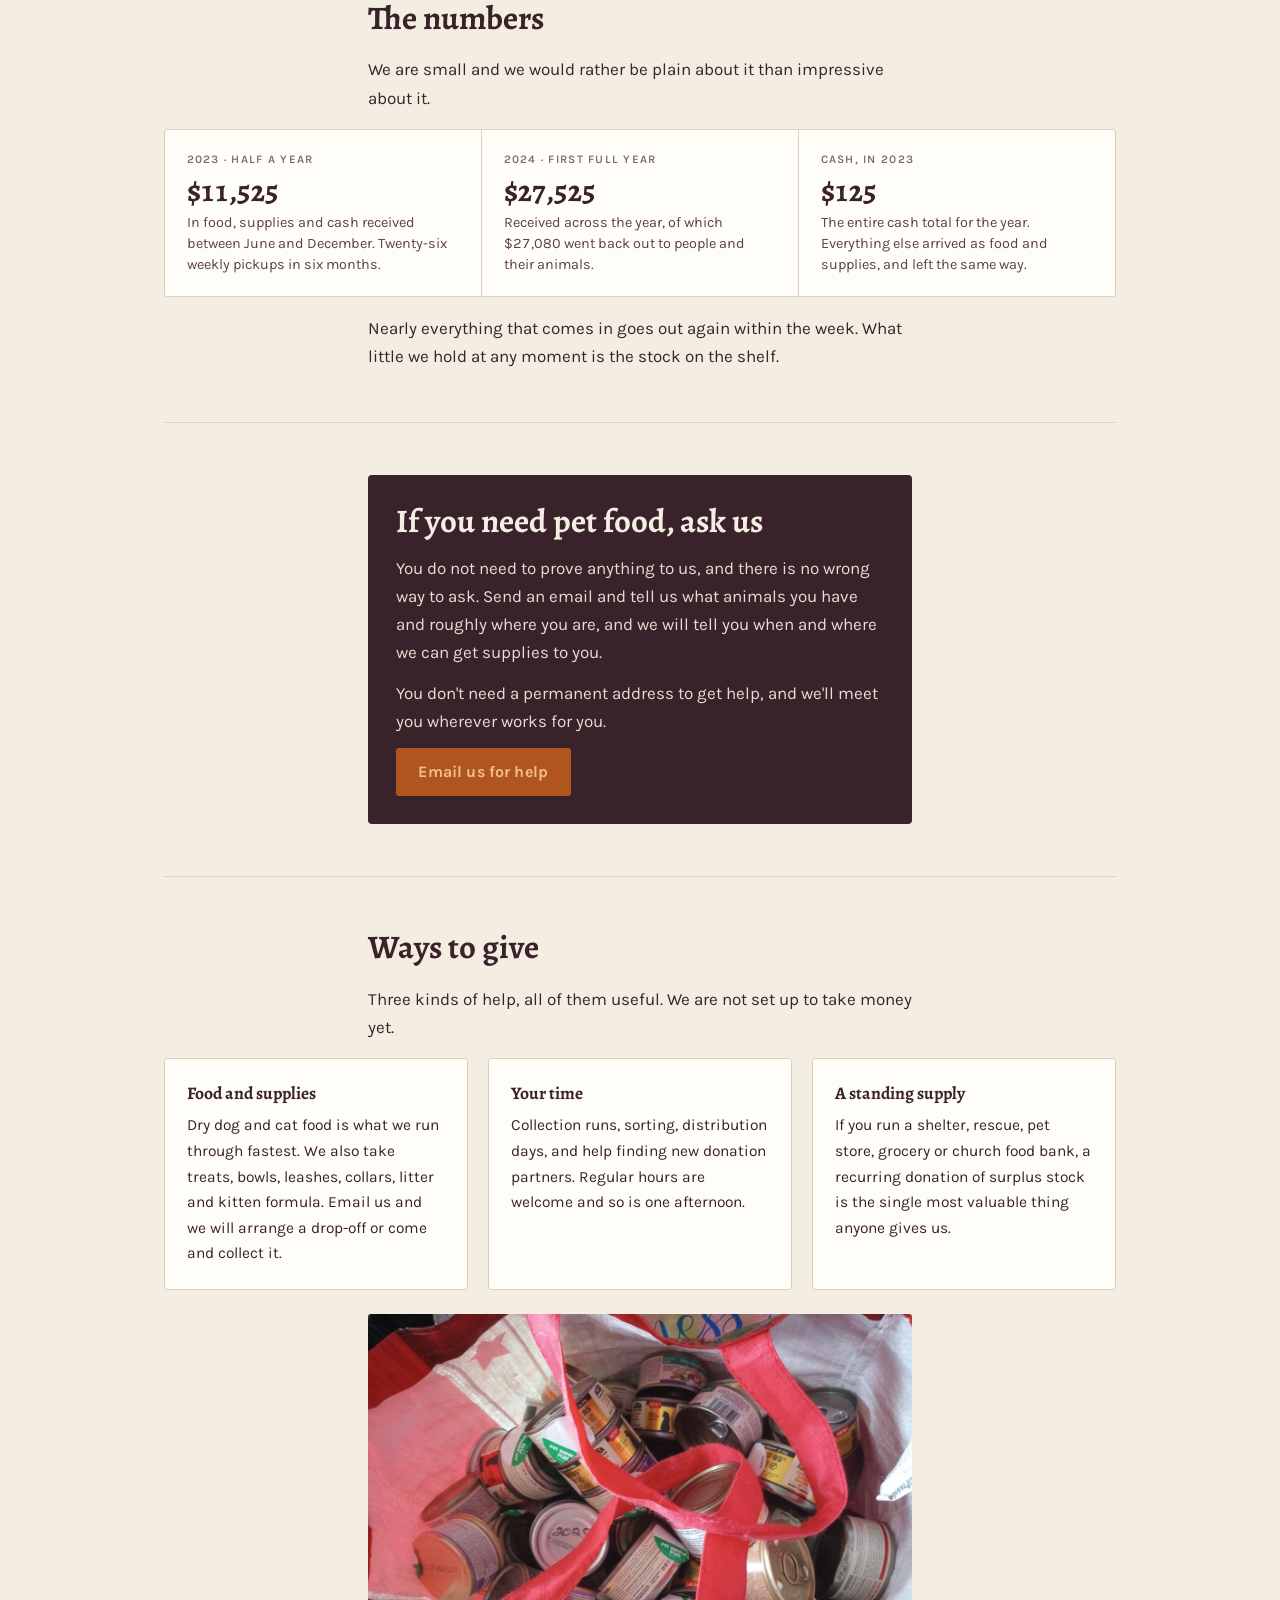
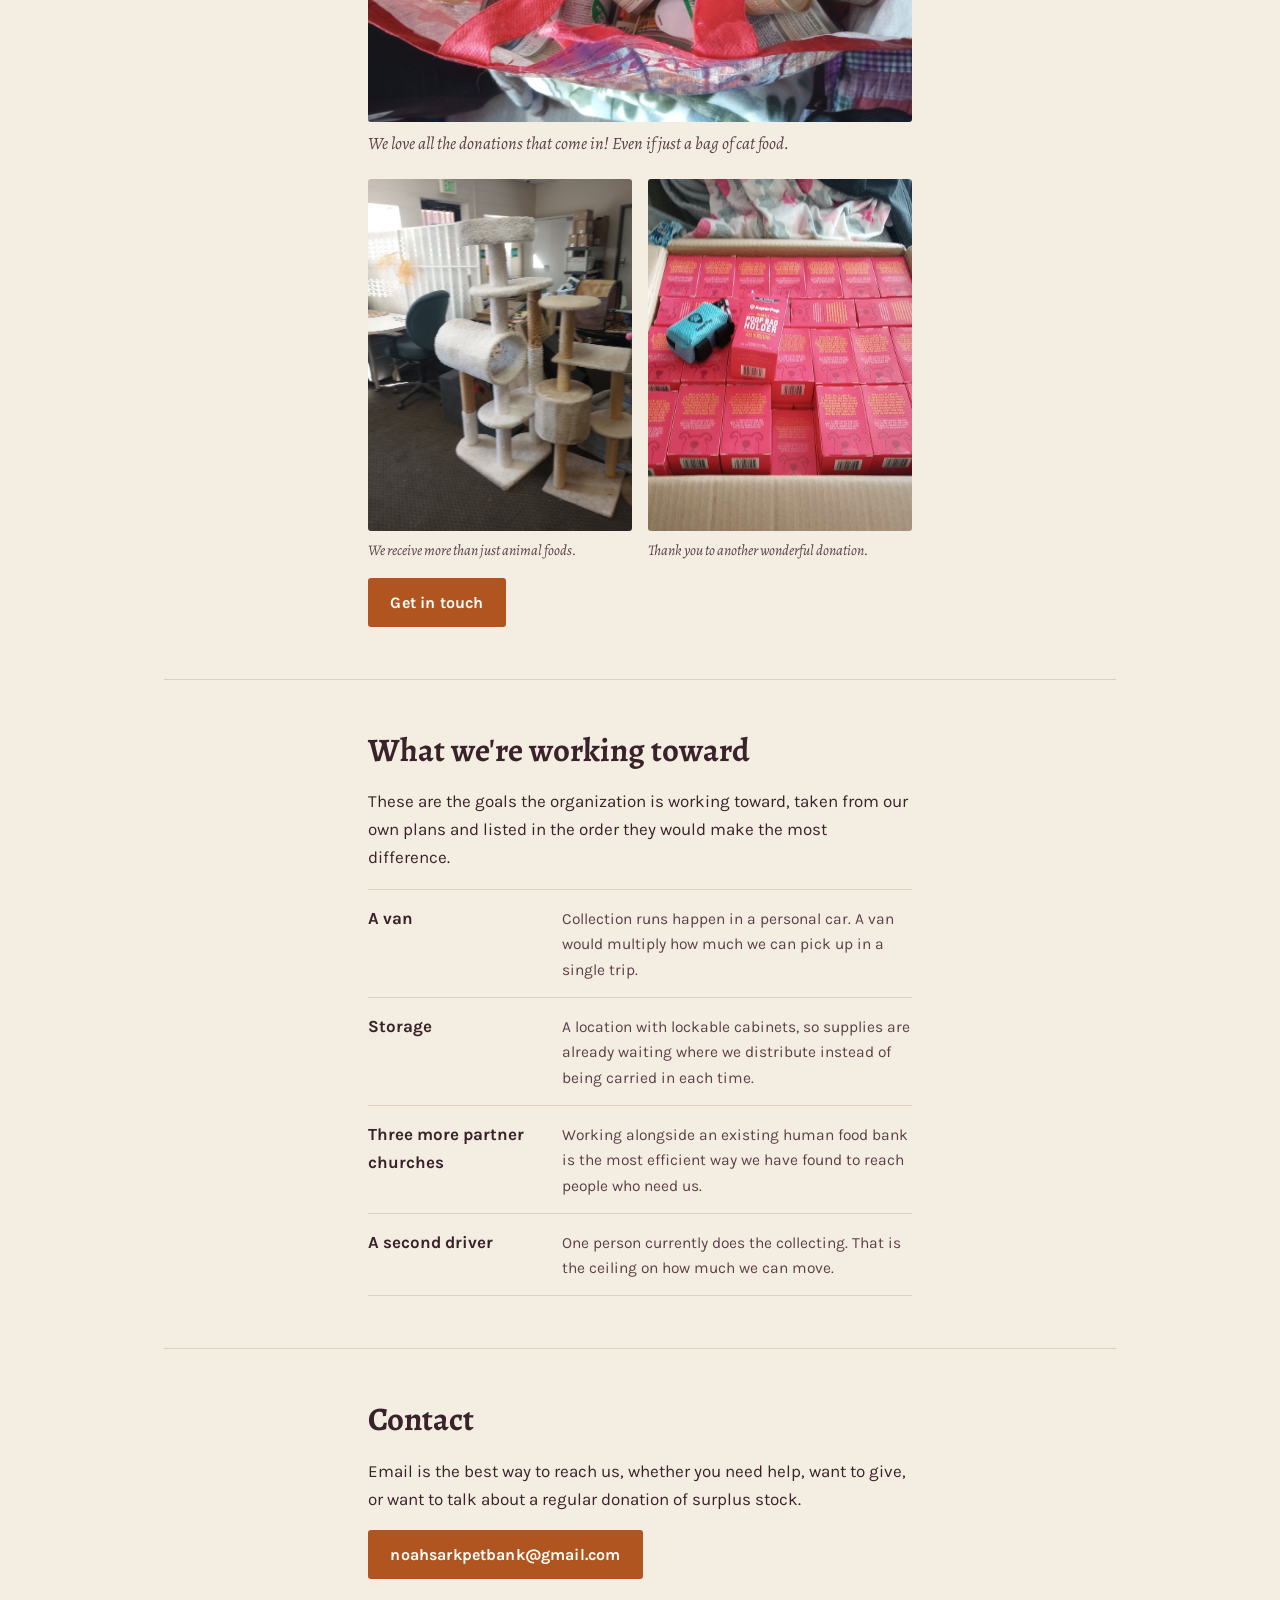
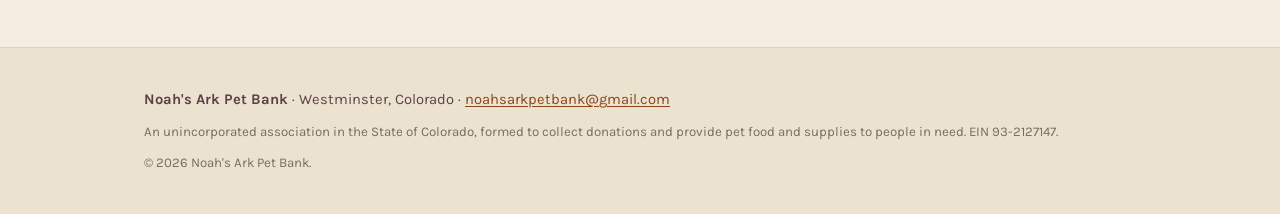
==== commit 765f9ea7: "Center the page column under the masthead; tighter crop of Dixie Co-Authored-By: Claude Opus 5.5 <no" ====
--- a/index.html
+++ b/index.html
@@ -32,7 +32,7 @@
 </nav>
 
 <figure class="hero">
-  <img src="photos/dixie.jpg" width="1000" height="1250" alt="Dixie, a white dog with black spots and a black patch over one eye, sitting on the grass on her lead.">
+  <img src="photos/dixie.jpg" width="846" height="1172" alt="Dixie, a white dog with black spots and a black patch over one eye, sitting on the grass on her lead.">
   <figcaption>Dixie</figcaption>
 </figure>
 
--- a/styles.css
+++ b/styles.css
@@ -119,6 +119,10 @@
 section:last-of-type { border-bottom: none; }
 
 section > * + * { margin-top: 1.1rem; }
+
+/* One reading column, centered under the masthead. Grids (.steps, .years, .ways)
+   keep max-width: none and run the full page width, also centered. */
+section > * { max-width: var(--measure); margin-left: auto; margin-right: auto; }
 
 h2 {
   font-size: clamp(1.55rem, 4vw, 2.05rem);
@@ -241,7 +245,6 @@
   color: var(--paper);
   border-radius: 4px;
   padding: 1.75rem;
-  max-width: none;
 }
 .callout h2, .callout h3 { color: var(--paper); }
 .callout p { color: #E8DDD0; max-width: var(--measure); }
@@ -296,8 +299,9 @@
 }
 section > figure, section > .trio { margin-top: 1.5rem; }
 
-.hero { max-width: 26rem; margin: 0 auto; padding: 2rem 1.25rem 0; }
-.hero img { aspect-ratio: 4 / 5; object-fit: cover; }
+/* The hero sits centered over the reading column. */
+.hero { max-width: 24rem; margin: 0 auto; padding: 2rem 1.25rem 0; box-sizing: content-box; }
+.hero img { width: 100%; }
 .hero figcaption { text-align: center; }
 
 .steps {
@@ -321,7 +325,7 @@
   color: var(--marigold-d);
 }
 
-.wide { max-width: var(--measure); }
+.wide { max-width: var(--measure); margin-left: auto; margin-right: auto; }
 .trio {
   display: grid;
   grid-template-columns: repeat(2, minmax(0, 1fr));
